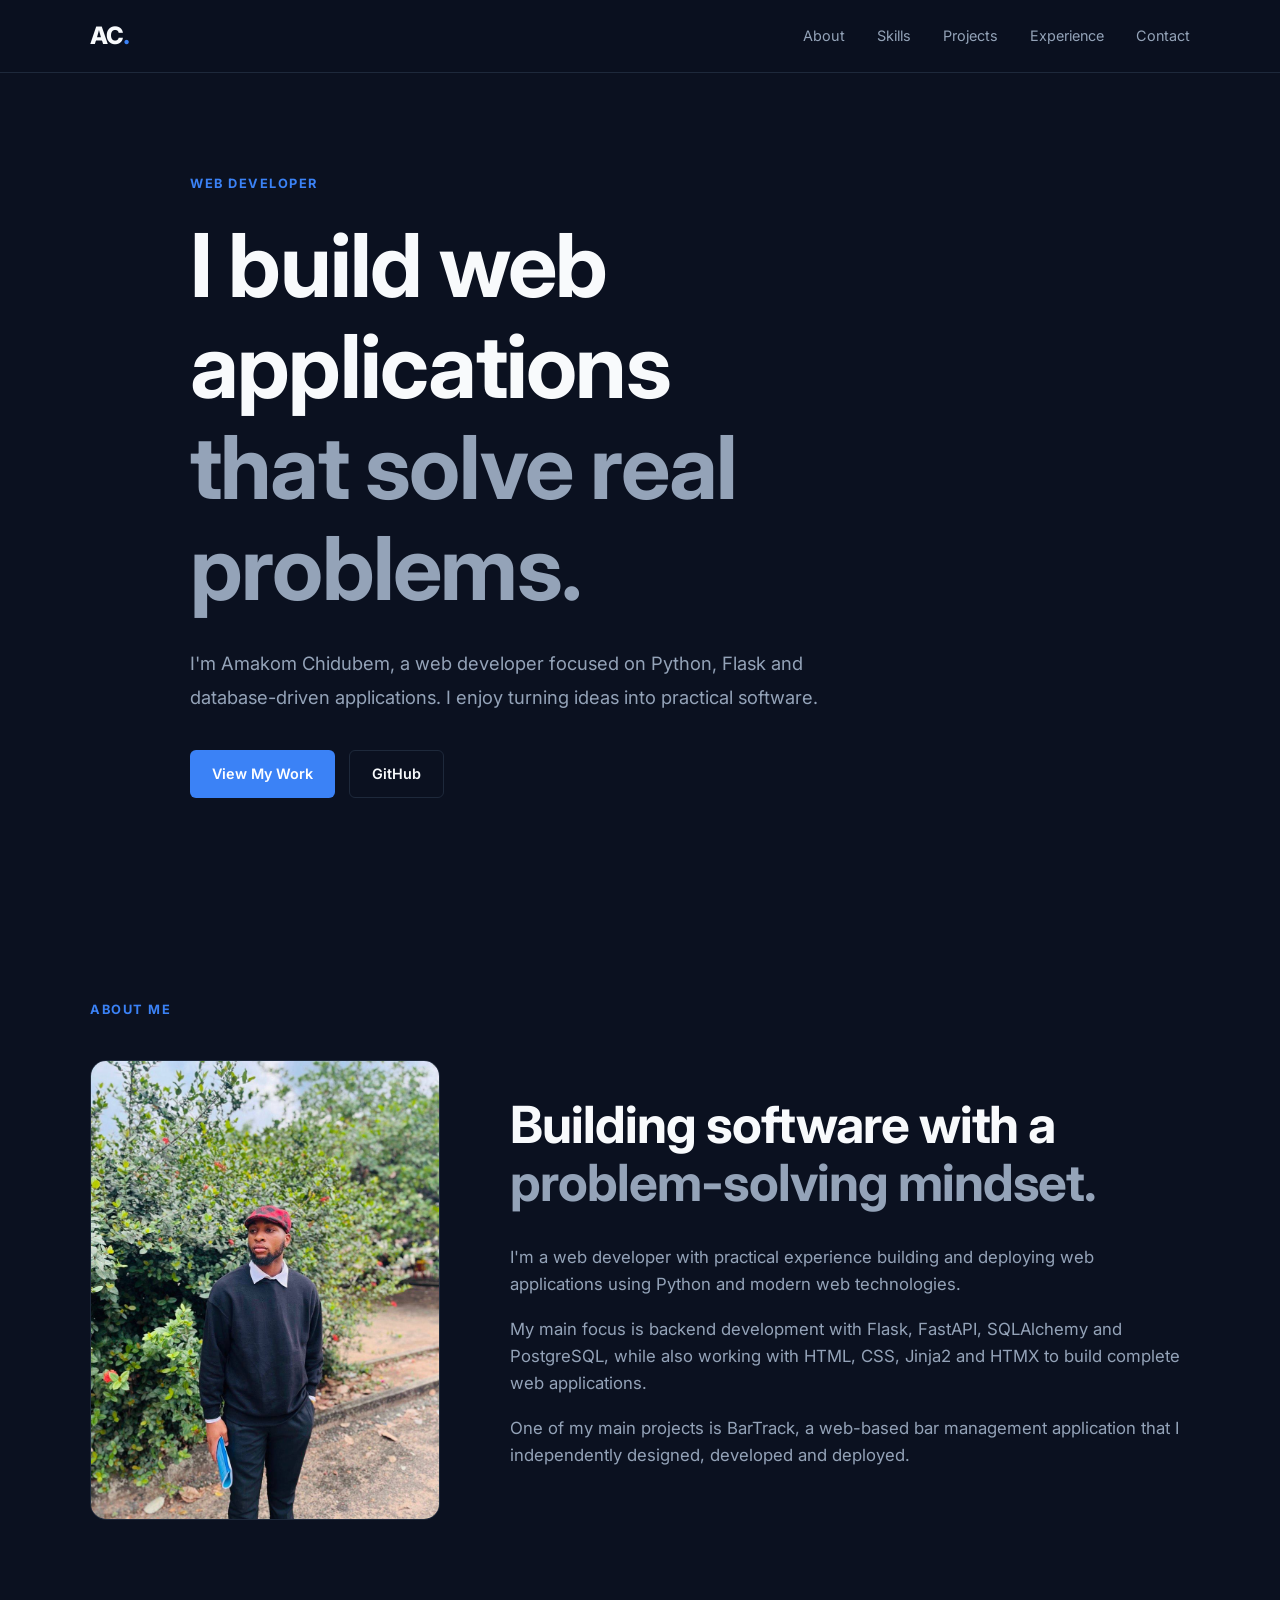
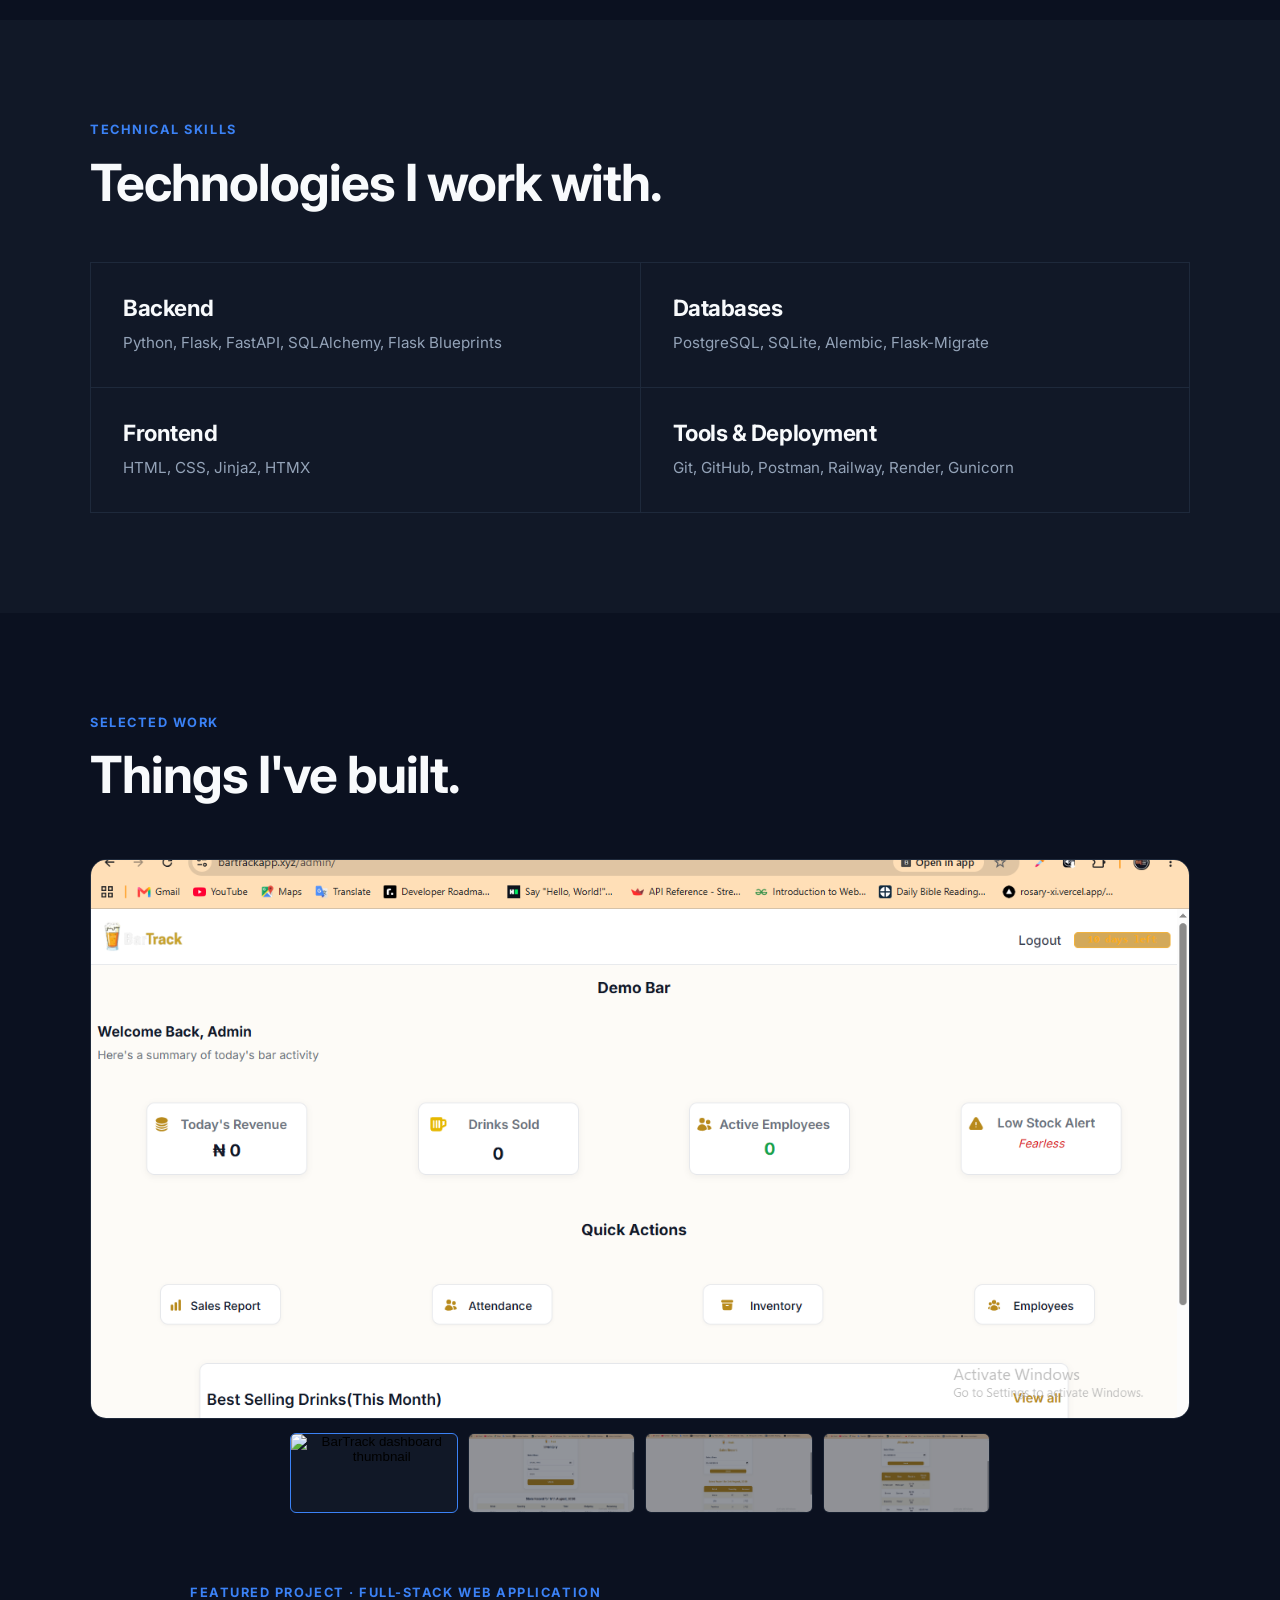
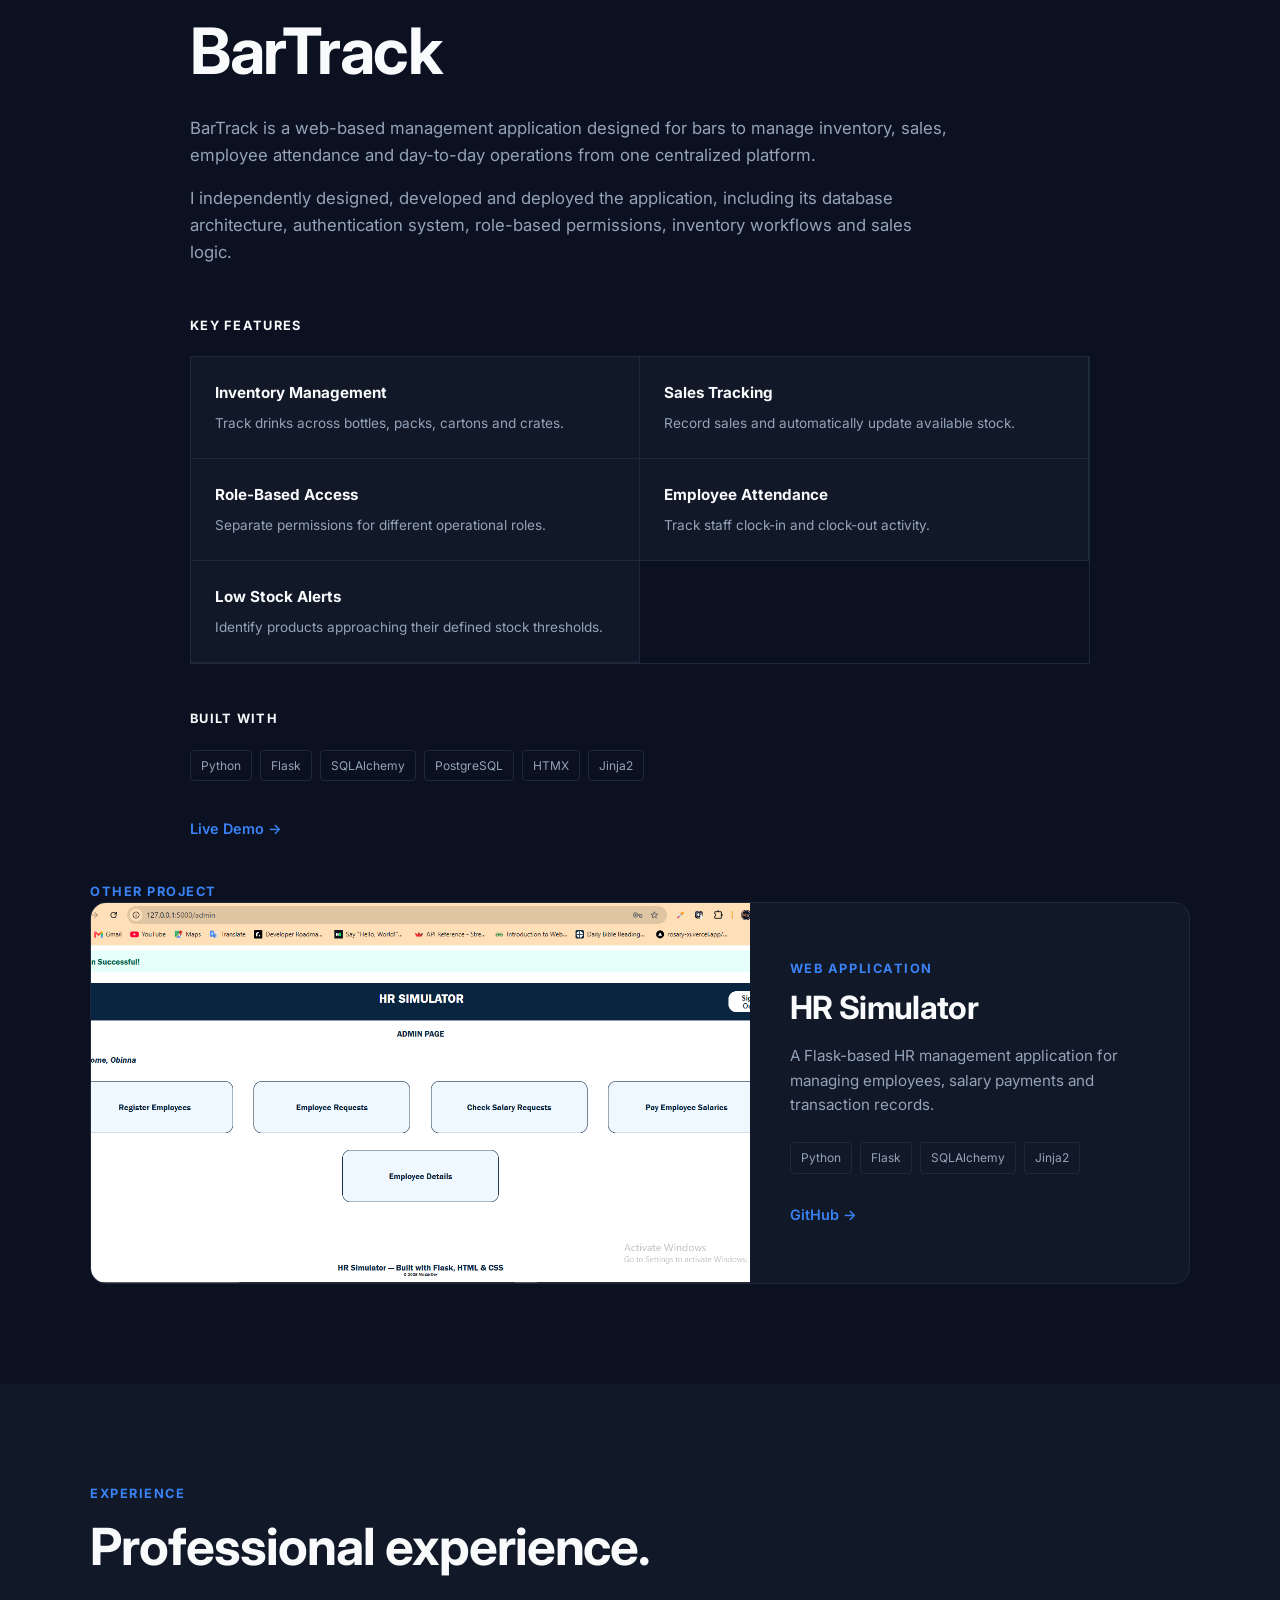
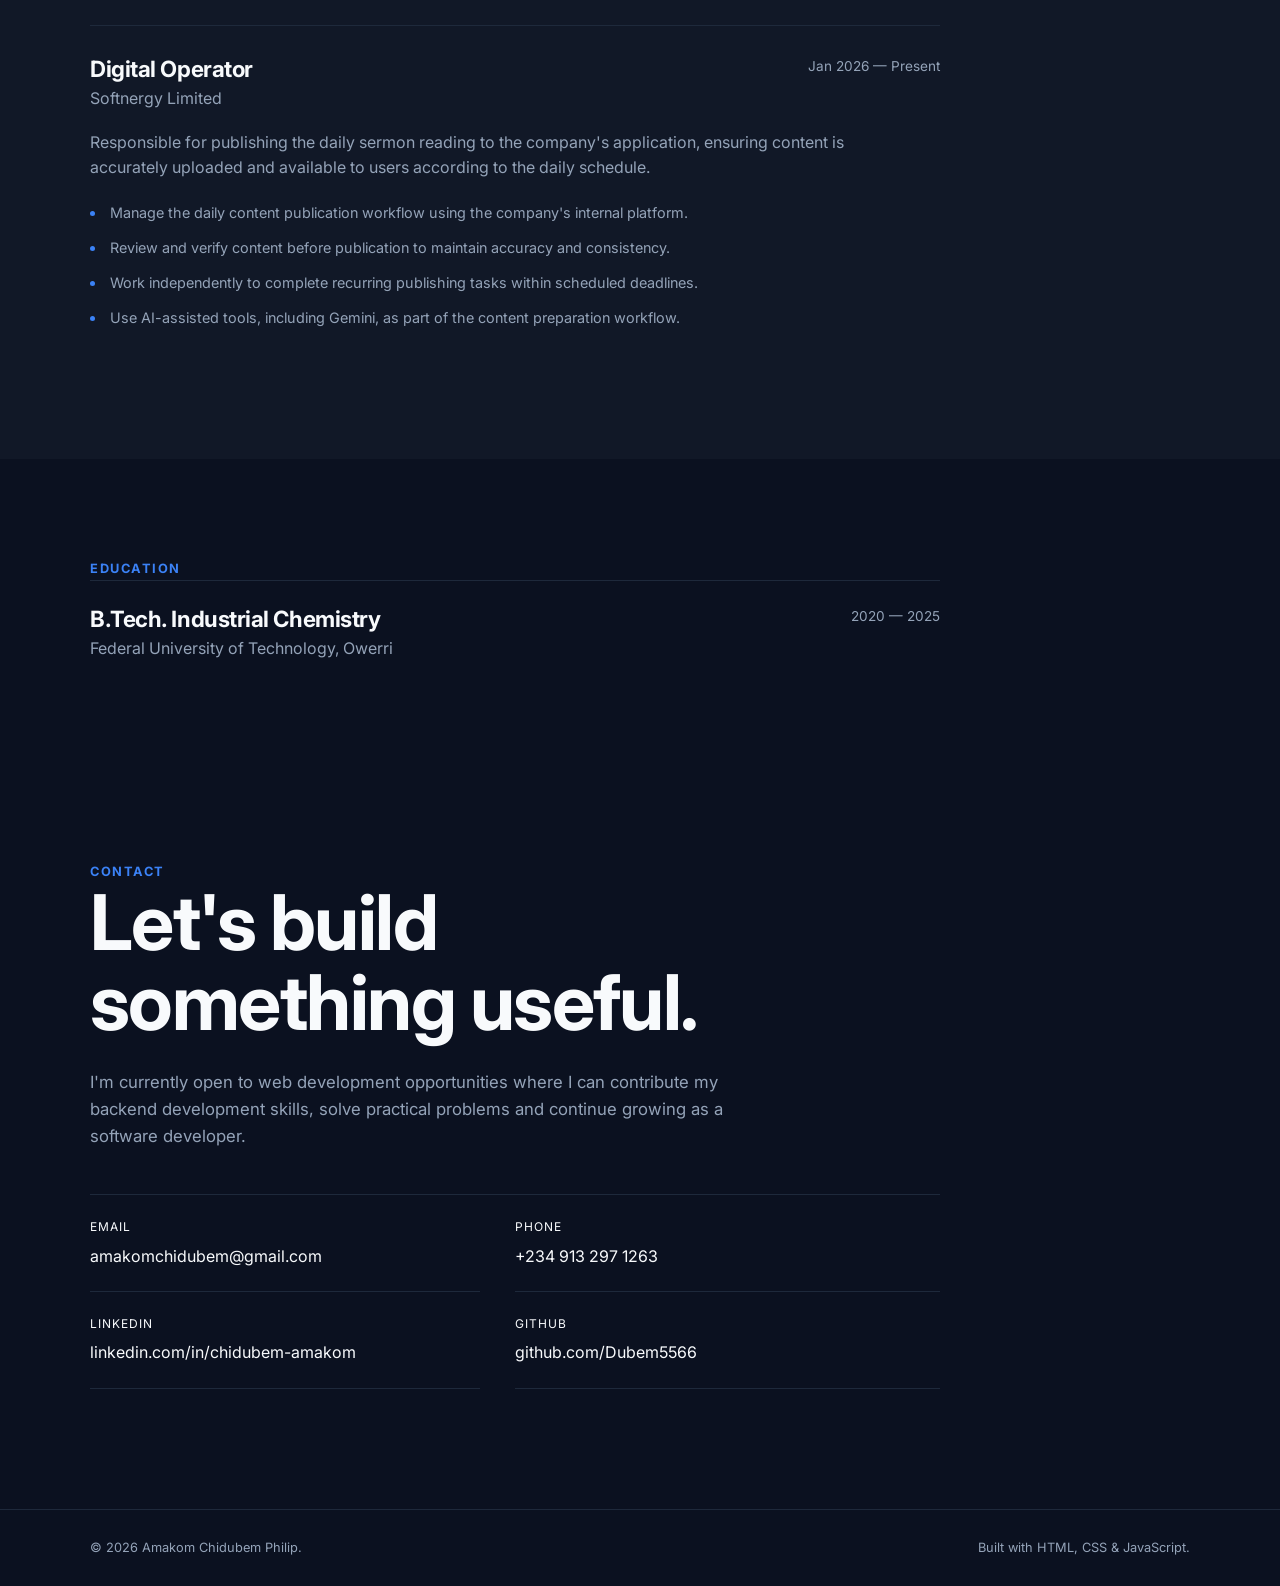
==== index.html @ 21dfa2f7 "Move portfolio files to repository root" ====
<!DOCTYPE html>
<html lang="en">
<head>
    <meta charset="UTF-8">
    <meta name="viewport" content="width=device-width, initial-scale=1.0">

    <meta
        name="description"
        content="Portfolio of Amakom Chidubem Philip, a web developer specializing in Python, Flask and database-driven web applications."
    >

    <meta
        name="author"
        content="Amakom Chidubem Philip"
    >

    <meta
        name="robots"
        content="index, follow"
    >

    <title>Amakom Chidubem | Web Developer</title>
    <link rel="preconnect" href="https://fonts.googleapis.com">
    <link rel="preconnect" href="https://fonts.gstatic.com" crossorigin>

    <link href="https://fonts.googleapis.com/css2?family=Inter:wght@400;500;600;700&display=swap" rel="stylesheet">

    <link rel="stylesheet" href="css/style.css">
</head>

<body>

    <header class="site-header">
        <nav class="navbar container">

            <a href="#" class="logo">
                AC<span>.</span>
            </a>

            <ul class="nav-links">
                <li><a href="#about">About</a></li>
                <li><a href="#skills">Skills</a></li>
                <li><a href="#projects">Projects</a></li>
                <li><a href="#experience">Experience</a></li>
                <li><a href="#contact">Contact</a></li>
            </ul>

            <button class="menu-toggle" aria-label="Open navigation menu">
                ☰
            </button>

        </nav>
    </header>


    <main>

        <section id="hero" class="hero">
            <div class="container hero-content">

                <p class="hero-label">
                    WEB DEVELOPER
                </p>

                <h1>
                    I build web applications
                    <span>that solve real problems.</span>
                </h1>

                <p class="hero-description">
                    I'm Amakom Chidubem, a web developer focused on
                    Python, Flask and database-driven applications.
                    I enjoy turning ideas into practical software.
                </p>

                <div class="hero-buttons">
                    <a href="#projects" class="btn btn-primary">
                        View My Work
                    </a>

                    <a
                        href="https://github.com/Dubem5566"
                        target="_blank"
                        rel="noopener noreferrer"
                        class="btn btn-secondary"
                    >
                        GitHub
                    </a>
                </div>

            </div>
        </section>


        <section id="about" class="section">
          <div class="container">

            <p class="section-label">ABOUT ME</p>

            <div class="about-grid">

              <div class="about-image">
                <img
                    src="images/My pic.jpg"
                    alt="Amakom Chidubem Philip"
                >
              </div>

              <div class="about-content">

                <h2>
                    Building software with a
                    <span>problem-solving mindset.</span>
                </h2>

                <p>
                    I'm a web developer with practical experience
                    building and deploying web applications using
                    Python and modern web technologies.
                </p>

                <p>
                    My main focus is backend development with Flask,
                    FastAPI, SQLAlchemy and PostgreSQL, while also
                    working with HTML, CSS, Jinja2 and HTMX to build
                    complete web applications.
                </p>

                <p>
                    One of my main projects is BarTrack, a web-based
                    bar management application that I independently
                    designed, developed and deployed.
                </p>

              </div>

          </div>

     </div>
        </section>


        <section id="skills" class="section section-alt">
            <div class="container">

                <p class="section-label">TECHNICAL SKILLS</p>

                <h2>
                    Technologies I work with.
                </h2>

                <div class="skills-grid">

                    <div class="skill-group">
                        <h3>Backend</h3>
                        <p>
                            Python, Flask, FastAPI, SQLAlchemy,
                            Flask Blueprints
                        </p>
                    </div>

                    <div class="skill-group">
                        <h3>Databases</h3>
                        <p>
                            PostgreSQL, SQLite, Alembic,
                            Flask-Migrate
                        </p>
                    </div>

                    <div class="skill-group">
                        <h3>Frontend</h3>
                        <p>
                            HTML, CSS, Jinja2, HTMX
                        </p>
                    </div>

                    <div class="skill-group">
                        <h3>Tools & Deployment</h3>
                        <p>
                            Git, GitHub, Postman, Railway,
                            Render, Gunicorn
                        </p>
                    </div>

                </div>

            </div>
        </section>


        <section id="projects" class="section">
            <div class="container">

                <p class="section-label">SELECTED WORK</p>

                <h2>
                    Things I've built.
                </h2>

                <!-- BarTrack -->
                <article class="project-card featured-project">

                   <div class="project-showcase">

                     <div class="project-main-image">
                        <img
                           id="bartrack-main-image"
                           src="images/Bartrack/dashboard.png"
                           alt="BarTrack admin dashboard"
                        >
                     </div>

                     <div class="project-thumbnails">

                       <button
                         class="project-thumbnail active"
                         data-image="images/Bartrack/dashboard.png"
                         data-alt="BarTrack admin dashboard"
                       >
                         <img
                           src="images/bartrack/dashboard.png"
                           alt="BarTrack dashboard thumbnail"
                         >
                       </button>

                       <button
                         class="project-thumbnail"
                         data-image="images/Bartrack/inventory.png"
                         data-alt="BarTrack inventory management"
                        >
                         <img
                           src="images/Bartrack/inventory.png"
                           alt="BarTrack inventory thumbnail"
                          >
                       </button>

                       <button
                         class="project-thumbnail"
                         data-image="images/Bartrack/sales.png"
                         data-alt="BarTrack sales management">
                         
                         <img
                           src="images/Bartrack/sales.png"
                           alt="BarTrack sales thumbnail">
                       </button>

                       <button
                         class="project-thumbnail"
                         data-image="images/Bartrack/attendance.png"
                         data-alt="BarTrack employee attendance">
                       
                          <img
                            src="images/Bartrack/attendance.png"
                            alt="BarTrack attendance thumbnail">
                       </button>

                     </div>

                   </div>


                   <div class="featured-project-content">

                     <p class="project-type">
                       FEATURED PROJECT · FULL-STACK WEB APPLICATION
                     </p>

                     <h3>BarTrack</h3>

                     <div class="project-description">

                      <p>
                        BarTrack is a web-based management application designed for
                        bars to manage inventory, sales, employee attendance and
                        day-to-day operations from one centralized platform.
                      </p>

                      <p>
                        I independently designed, developed and deployed the
                        application, including its database architecture,
                        authentication system, role-based permissions, inventory
                        workflows and sales logic.
                      </p>
                     </div>


                     <div class="project-features">

                      <h4>Key Features</h4>

                      <div class="feature-grid">
                        
                        <div class="feature-item">
                            <h5>Inventory Management</h5>
                            <p>
                              Track drinks across bottles, packs,
                              cartons and crates.
                            </p>
                        </div>

                        <div class="feature-item">
                            <h5>Sales Tracking</h5>
                            <p>
                              Record sales and automatically
                              update available stock.
                            </p>
                        </div>

                        <div class="feature-item">
                            <h5>Role-Based Access</h5>
                            <p>
                              Separate permissions for different
                              operational roles.
                            </p>
                        </div>

                        <div class="feature-item">
                            <h5>Employee Attendance</h5>
                            <p>
                              Track staff clock-in and
                              clock-out activity.
                            </p>
                        </div>

                        <div class="feature-item">
                            <h5>Low Stock Alerts</h5>
                            <p>
                              Identify products approaching
                               their defined stock thresholds.
                            </p>
                        </div>

                      </div>

                     </div>
                     
                     <div class="project-technology">
                        <h4>Built With</h4>
                        <div class="project-tags">
                           <span>Python</span>
                           <span>Flask</span>
                           <span>SQLAlchemy</span>
                           <span>PostgreSQL</span>
                           <span>HTMX</span>
                           <span>Jinja2</span>
                        </div>
                     </div>

                     <div class="project-links">

                       <a
                         href="https://bartrackapp.xyz"
                         target="_blank"
                         rel="noopener noreferrer"
                        >
                         Live Demo →
                       </a>

                      </div>

                   </div>

                </article>


                <!-- HR Simulator -->
                 <div class="secondary-project-heading">

                  <p class="section-label">
                    OTHER PROJECT
                  </p>

                 </div>
                <article class="secondary-project">

                    <div class="secondary-project-image">
                        <img
                           id="hr-main-image"
                           src="images/HR.png"
                           alt="HR admin dashboard"
                        >
                    </div>

                    <div class="secondary-project-content">

                        <p class="project-type">
                            WEB APPLICATION
                        </p>

                        <h3>HR Simulator</h3>

                        <p>
                            A Flask-based HR management application
                            for managing employees, salary payments
                            and transaction records.
                        </p>

                        <div class="project-tags">
                            <span>Python</span>
                            <span>Flask</span>
                            <span>SQLAlchemy</span>
                            <span>Jinja2</span>
                        </div>

                        <div class="project-links">
                            <a
                                href="https://github.com/Dubem5566/Hr-Simulator-flask"
                                target="_blank"
                                rel="noopener noreferrer"
                            >
                                GitHub →
                            </a>
                        </div>

                    </div>

                </article>

            </div>
        </section>


        <!-- Experience -->
        <section id="experience" class="section section-alt">
           <div class="container">

             <p class="section-label">EXPERIENCE</p>

             <h2>
               Professional experience.
             </h2>

             <div class="experience-item">

              <div class="experience-header">

                <div>
                    <h3>Digital Operator</h3>
                    <p>Softnergy Limited</p>
                </div>

                <span>
                    Jan 2026 — Present
                </span>

               </div>

               <div class="experience-description">

                <p>
                    Responsible for publishing the daily sermon
                    reading to the company's application, ensuring
                    content is accurately uploaded and available
                    to users according to the daily schedule.
                </p>

                <ul>

                    <li>
                        Manage the daily content publication workflow
                        using the company's internal platform.
                    </li>

                    <li>
                        Review and verify content before publication
                        to maintain accuracy and consistency.
                    </li>

                    <li>
                        Work independently to complete recurring
                        publishing tasks within scheduled deadlines.
                    </li>

                    <li>
                        Use AI-assisted tools, including Gemini,
                        as part of the content preparation workflow.
                    </li>

                </ul>

               </div>

             </div>

           </div>
        </section>

        <section class="section education-section">
           <div class="container">

             <p class="section-label">EDUCATION</p>

             <div class="education-item">

                <div>
                   <h3>
                      B.Tech. Industrial Chemistry
                   </h3>

                   <p>
                    Federal University of Technology, Owerri
                   </p>
                </div>

                <span>
                  2020 — 2025
                </span>

             </div>

           </div>
        </section>

        <!-- Contact -->
        <section id="contact" class="section contact-section">
           <div class="container">

             <p class="section-label">CONTACT</p>

             <div class="contact-content">

                <h2>
                  Let's build something useful.
                </h2>

                <p>
                  I'm currently open to web development opportunities
                  where I can contribute my backend development skills,
                  solve practical problems and continue growing as a
                  software developer.
                </p>

                <div class="contact-links">

                  <a href="mailto:amakomchidubem@gmail.com">
                     <span>Email</span>
                      amakomchidubem@gmail.com
                  </a>

                  <a href="tel:+2349132971263">
                    <span>Phone</span>
                    +234 913 297 1263
                  </a>

                  <a
                    href="https://www.linkedin.com/in/chidubem-amakom-4ab02a276"
                    target="_blank"
                    rel="noopener noreferrer">
                    <span>LinkedIn</span>
                    linkedin.com/in/chidubem-amakom
                  </a>

                  <a
                    href="https://github.com/Dubem5566"
                    target="_blank"
                    rel="noopener noreferrer"
                   >
                    <span>GitHub</span>
                    github.com/Dubem5566
                  </a>

                </div>

             </div>

           </div>
        </section>

    </main>


    <!-- Footer -->
    <footer class="site-footer">
        <div class="container">

            <p>
                © 2026 Amakom Chidubem Philip.
            </p>

            <p>
                Built with HTML, CSS & JavaScript.
            </p>

        </div>
    </footer>


    <script src="js/script.js"></script>

</body>
</html>
---- css/style.css ----
/* ========================================
   GLOBAL VARIABLES
======================================== */

:root {
    /* Backgrounds */
    --bg-primary: #0B1120;
    --bg-secondary: #111827;

    /* Text */
    --text-primary: #F8FAFC;
    --text-secondary: #94A3B8;

    /* Accent */
    --accent: #3B82F6;
    --accent-hover: #60A5FA;

    /* Borders */
    --border: #1E293B;

    /* Layout */
    --container-width: 1100px;
    --section-padding: 100px;

    /* Other */
    --radius-sm: 6px;
    --radius-md: 10px;
    --radius-lg: 16px;

    --transition: 0.25s ease;
}


/* ========================================
   RESET
======================================== */

* {
    margin: 0;
    padding: 0;
    box-sizing: border-box;
}

html {
    scroll-behavior: smooth;
}

body {
    font-family:'Inter',sans-serif;
    background: var(--bg-primary);
    color: var(--text-primary);
    line-height: 1.6;
}

a {
    color: inherit;
    text-decoration: none;
}

button,
a {
    -webkit-tap-highlight-color: transparent;
}

img {
    display: block;
    max-width: 100%;
}

ul {
    list-style: none;
}


/* ========================================
   GLOBAL LAYOUT
======================================== */

.container {
    width: min(100% - 40px, var(--container-width));
    margin-inline: auto;
}

.section {
    padding: var(--section-padding) 0;
}

.section-alt {
    background: var(--bg-secondary);
}


/* ========================================
   TYPOGRAPHY
======================================== */

h1,
h2,
h3 {
    line-height: 1.15;
    letter-spacing: -0.02em;
}

h1 {
    font-size: clamp(3rem, 7vw, 5.5rem);
    font-weight: 700;
}

h2 {
    font-size: clamp(2rem, 4vw, 3.2rem);
    max-width: 700px;
}

h3 {
    font-size: 1.4rem;
}

p {
    color: var(--text-secondary);
}

.section-label,
.hero-label,
.project-type {
    color: var(--accent);
    font-size: 0.8rem;
    font-weight: 700;
    letter-spacing: 0.12em;
}


/* ========================================
   NAVIGATION
======================================== */

.site-header {
    position: fixed;
    top: 0;
    left: 0;
    width: 100%;
    z-index: 1000;

    background: rgba(11, 17, 32, 0.9);
    backdrop-filter: blur(12px);

    border-bottom: 1px solid var(--border);
}

.navbar {
    height: 72px;

    display: flex;
    align-items: center;
    justify-content: space-between;
}

.logo {
    font-size: 1.5rem;
    font-weight: 800;
    letter-spacing: -0.04em;
}

.logo span {
    color: var(--accent);
}

.nav-links {
    display: flex;
    align-items: center;
    gap: 32px;
}

.nav-links a {
    color: var(--text-secondary);
    font-size: 0.9rem;

    transition: color var(--transition);
}

.nav-links a:hover {
    color: var(--text-primary);
}

.menu-toggle {
    display: none;

    background: transparent;
    border: none;

    color: var(--text-primary);
    font-size: 1.5rem;

    cursor: pointer;
}


/* ========================================
   HERO
======================================== */

.hero {
    min-height: 100vh;

    display: flex;
    align-items: center;

    padding-top: 72px;
}

.hero-content {
    max-width: 900px;
}

.hero-label {
    margin-bottom: 20px;
}

.hero h1 {
    margin-bottom: 28px;
}

.hero h1 span {
    display: block;
    color: var(--text-secondary);
}

.hero-description {
    max-width: 650px;

    font-size: 1.15rem;
    line-height: 1.8;

    margin-bottom: 36px;
}

.hero-buttons {
    display: flex;
    align-items: center;
    gap: 14px;
}

.btn {
    display: inline-flex;
    align-items: center;
    justify-content: center;

    min-height: 48px;
    padding: 0 22px;

    border-radius: var(--radius-sm);

    font-size: 0.9rem;
    font-weight: 600;

    transition:
        background var(--transition),
        border-color var(--transition),
        color var(--transition),
        transform var(--transition);
}

.btn:hover {
    transform: translateY(-2px);
}

.btn-primary {
    background: var(--accent);
    color: white;
}

.btn-primary:hover {
    background: var(--accent-hover);
}

.btn-secondary {
    border: 1px solid var(--border);
    color: var(--text-primary);
}

.btn-secondary:hover {
    border-color: var(--accent);
    color: var(--accent-hover);
}


/* ========================================
   ABOUT
======================================== */

#about .section-label {
    margin-bottom: 40px;
}

.about-grid {
    display: grid;
    grid-template-columns: 350px 1fr;
    gap: 70px;
    align-items: center;
}

.about-image {
    height: 460px;
    overflow: hidden;

    border: 1px solid var(--border);
    border-radius: var(--radius-lg);

    background: var(--bg-secondary);
}

.about-image img {
    width: 100%;
    height: 100%;

    object-fit: cover;
    object-position: center 25%;
}

.about-content {
    max-width: 700px;
}

.about-content h2 {
    margin-bottom: 32px;
}

.about-content h2 span {
    color: var(--text-secondary);
}

.about-content p {
    font-size: 1.05rem;
    margin-bottom: 18px;
}


/* ========================================
   SKILLS
======================================== */

#skills h2 {
    margin-top: 12px;
    margin-bottom: 50px;
}

.skills-grid {
    display: grid;
    grid-template-columns: repeat(2, 1fr);
    gap: 1px;

    background: var(--border);

    border: 1px solid var(--border);
}

.skill-group {
    padding: 32px;

    background: var(--bg-secondary);
}

.skill-group h3 {
    margin-bottom: 10px;
}

.skill-group p {
    font-size: 0.95rem;
}


/* ========================================
   PROJECTS
======================================== */

#projects h2 {
    margin-top: 12px;
    margin-bottom: 55px;
}

/* ========================================
   FEATURED PROJECT
======================================== */

.featured-project {
    width: 100%;
}


/* ----------------------------------------
   Project Gallery
---------------------------------------- */

.featured-project .project-showcase {
    padding: 0;
    background: transparent;
    border: none;
}

.featured-project .project-main-image {
    width: 100%;
    height: 560px;

    overflow: hidden;

    border: 1px solid var(--border);
    border-radius: var(--radius-lg);

    background: var(--bg-secondary);
}

.featured-project .project-main-image img {
    width: 100%;
    height: 100%;

    object-fit: cover;
}


/* ----------------------------------------
   Thumbnails
---------------------------------------- */

.featured-project .project-thumbnails {
    max-width: 700px;
    margin: 14px auto 0;

    display: grid;
    grid-template-columns: repeat(4, 1fr);
    gap: 10px;
}

.featured-project .project-thumbnail {
    height: 80px;

    padding: 0;

    overflow: hidden;

    background: var(--bg-secondary);

    border: 1px solid var(--border);
    border-radius: var(--radius-sm);

    cursor: pointer;

    opacity: 0.55;

    transition:
        opacity var(--transition),
        border-color var(--transition),
        transform var(--transition);
}

.featured-project .project-thumbnail:hover {
    opacity: 0.85;
}

.featured-project .project-thumbnail.active {
    opacity: 1;
    border-color: var(--accent);
}

.featured-project .project-thumbnail img {
    width: 100%;
    height: 100%;

    object-fit: cover;
}


/* ----------------------------------------
   Project Content
---------------------------------------- */

.featured-project-content {
    max-width: 900px;

    margin: 70px auto 0;
}

.featured-project-content h3 {
    font-size: clamp(2.4rem, 5vw, 4rem);

    margin: 10px 0 28px;
}

.project-description {
    max-width: 760px;
}

.project-description p {
    font-size: 1.05rem;
    margin-bottom: 16px;
}


/* ----------------------------------------
   Feature Grid
---------------------------------------- */

.project-features {
    margin-top: 50px;
}

.project-features h4,
.project-technology h4 {
    margin-bottom: 20px;

    color: var(--text-primary);

    font-size: 0.8rem;
    letter-spacing: 0.1em;
    text-transform: uppercase;
}

.feature-grid {
    display: grid;
    grid-template-columns: repeat(2, 1fr);

    border: 1px solid var(--border);
}

.feature-item {
    padding: 24px;

    background: var(--bg-secondary);

    border-right: 1px solid var(--border);
    border-bottom: 1px solid var(--border);
}

.feature-item h5 {
    margin-bottom: 7px;

    color: var(--text-primary);

    font-size: 0.95rem;
}

.feature-item p {
    font-size: 0.85rem;
}


/* ----------------------------------------
   Technology
---------------------------------------- */

.project-technology {
    margin-top: 45px;
}


/* ----------------------------------------
   Project Links
---------------------------------------- */

.featured-project .project-links {
    margin-top: 35px;
}


.project-content h3 {
    font-size: 2rem;
    margin: 10px 0 18px;
}

.project-content > p:not(.project-type) {
    margin-bottom: 26px;
}

.project-tags {
    display: flex;
    flex-wrap: wrap;
    gap: 8px;

    margin-bottom: 30px;
}

.project-tags span {
    padding: 5px 10px;

    border: 1px solid var(--border);
    border-radius: 4px;

    color: var(--text-secondary);

    font-size: 0.75rem;
}

.project-links a {
    color: var(--accent);
    font-size: 0.9rem;
    font-weight: 600;

    transition: color var(--transition);
}

.project-links a:hover {
    color: var(--accent-hover);
}

/* ========================================
   SECONDARY PROJECTS
======================================== */

.secondary-project {
    display: grid;
    grid-template-columns: 1.2fr 0.8fr;

    border: 1px solid var(--border);
    border-radius: var(--radius-lg);

    overflow: hidden;

    background: var(--bg-secondary);
}

.secondary-project-image {
    min-height: 380px;

    overflow: hidden;

    background: var(--bg-primary);
}

.secondary-project-image img {
    width: 100%;
    height: 100%;

    object-fit: cover;

    transition: transform 0.4s ease;
}

.secondary-project:hover .secondary-project-image img {
    transform: scale(1.02);
}

.secondary-project-content {
    padding: 40px;

    display: flex;
    flex-direction: column;
    justify-content: center;
}

.secondary-project-content h3 {
    font-size: 2rem;

    margin: 10px 0 18px;
}

.secondary-project-content > p:not(.project-type) {
    margin-bottom: 25px;

    font-size: 0.95rem;
}

.secondary-project-content .project-tags {
    margin-bottom: 28px;
}

.secondary-project-heading {
    margin-top: 2.5rem;
}




/* ========================================
   EXPERIENCE
======================================== */

#experience h2 {
    margin-top: 12px;
    margin-bottom: 50px;
}

.experience-item {
    max-width: 850px;

    padding: 30px 0;

    border-top: 1px solid var(--border);
}

.experience-header {
    display: flex;
    align-items: flex-start;
    justify-content: space-between;

    gap: 30px;

    margin-bottom: 18px;
}

.experience-header h3 {
    margin-bottom: 4px;
}

.experience-header span {
    color: var(--text-secondary);
    font-size: 0.85rem;
    white-space: nowrap;
}

/* ========================================
   EXPERIENCE DESCRIPTION
======================================== */

.experience-description {
    max-width: 800px;
}

.experience-description > p {
    margin-bottom: 20px;

    font-size: 1rem;
}

.experience-description ul {
    display: grid;
    gap: 12px;
}

.experience-description li {
    position: relative;

    padding-left: 20px;

    color: var(--text-secondary);

    font-size: 0.9rem;
}

.experience-description li::before {
    content: "";

    position: absolute;

    left: 0;
    top: 0.7em;

    width: 5px;
    height: 5px;

    border-radius: 50%;

    background: var(--accent);
}

/* ========================================
   EDUCATION
======================================== */

.education-item {
    max-width: 850px;

    display: flex;
    justify-content: space-between;
    align-items: flex-start;

    gap: 30px;

    padding-top: 25px;

    border-top: 1px solid var(--border);
}

.education-item h3 {
    margin-bottom: 5px;
}

.education-item span {
    color: var(--text-secondary);

    font-size: 0.85rem;

    white-space: nowrap;
}


/* ========================================
   CONTACT
======================================== */

.contact-section {
    padding-bottom: 120px;
}

.contact-content {
    max-width: 850px;
}

.contact-content h2 {
    max-width: 700px;

    margin-bottom: 25px;

    font-size: clamp(2.5rem, 6vw, 5rem);
    line-height: 1.05;
}

.contact-content > p {
    max-width: 650px;

    margin-bottom: 45px;

    font-size: 1.05rem;
}

.contact-links {
    display: grid;

    grid-template-columns: repeat(2, 1fr);

    border-top: 1px solid var(--border);
}

.contact-links a {
    display: flex;
    flex-direction: column;

    gap: 7px;

    padding: 22px 0;

    color: var(--text-primary);

    border-bottom: 1px solid var(--border);

    transition: color var(--transition);
}

.contact-links a:nth-child(odd) {
    margin-right: 35px;
}

.contact-links a:hover {
    color: var(--accent);
}

.contact-links span {
    color: var(--text-muted);

    font-size: 0.75rem;

    letter-spacing: 0.08em;
    text-transform: uppercase;
}


/* ========================================
   FOOTER
======================================== */

.site-footer {
    border-top: 1px solid var(--border);

    padding: 28px 0;
}

.site-footer .container {
    display: flex;
    align-items: center;
    justify-content: space-between;

    gap: 20px;
}

.site-footer p {
    font-size: 0.8rem;
}


/* ========================================
   RESPONSIVE
======================================== */

@media (max-width: 800px) {

    :root {
        --section-padding: 75px;
    }

    .featured-project .project-main-image {
    height: 300px;
}

.education-item {
    flex-direction: column;
    gap: 8px;
}

.education-item span {
    white-space: normal;
}

.featured-project .project-thumbnails {
    max-width: 100%;
}

.featured-project .project-thumbnail {
    height: 60px;
}

.featured-project-content {
    margin-top: 50px;
}

.feature-grid {
    grid-template-columns: 1fr;
}

.feature-item {
    border-right: none;
}

.featured-project-content h3 {
    font-size: 2.5rem;
}

.secondary-project {
    grid-template-columns: 1fr;
}

.secondary-project-image {
    min-height: 280px;
}

.secondary-project-content {
    padding: 30px;
}

    .nav-links {
        display: none;

        position: absolute;
        top: 72px;
        left: 0;

        width: 100%;

        flex-direction: column;
        gap: 0;

        padding: 20px;

        background: var(--bg-secondary);
        border-bottom: 1px solid var(--border);
    }

    .nav-links.active {
        display: flex;
    }

    .nav-links li {
        width: 100%;
    }

    .nav-links a {
        display: block;
        padding: 14px 0;
    }

    .menu-toggle {
        display: block;
    }

    .skills-grid {
        grid-template-columns: 1fr;
    }

    .project-card {
        grid-template-columns: 1fr;
    }

   .project-showcase {
    border-right: none;
    border-bottom: 1px solid var(--border);

    padding: 18px;
    }

    .project-main-image {
     height: 280px;
    }

    .project-thumbnail {
    height: 55px;
    }

    .project-content {
        padding: 30px;
    }

    .experience-header {
        flex-direction: column;
        gap: 8px;
    }

    .experience-header span {
        white-space: normal;
    }

    .about-grid {
        grid-template-columns: 1fr;
        gap: 40px;
    }

    .about-image {
        height: 420px;
        max-width: 350px;
        margin-inline: auto;
    }
}


@media (max-width: 500px) {

    .featured-project .project-main-image {
    height: 230px;
    }

    .featured-project .project-thumbnail {
    height: 50px;
    }

    .container {
        width: min(100% - 28px, var(--container-width));
    }

     .secondary-project-image {
        min-height: 220px;
    }

    h1 {
        font-size: 2.8rem;
    }

    .hero-description {
        font-size: 1rem;
    }

    .hero-buttons {
        flex-direction: column;
        align-items: stretch;
    }

    .btn {
        width: 100%;
    }

    .contact-links {
        flex-direction: column;
    }

    .contact-links a {
        width: 100%;
    }

    .site-footer .container {
        flex-direction: column;
        align-items: flex-start;
    }
}
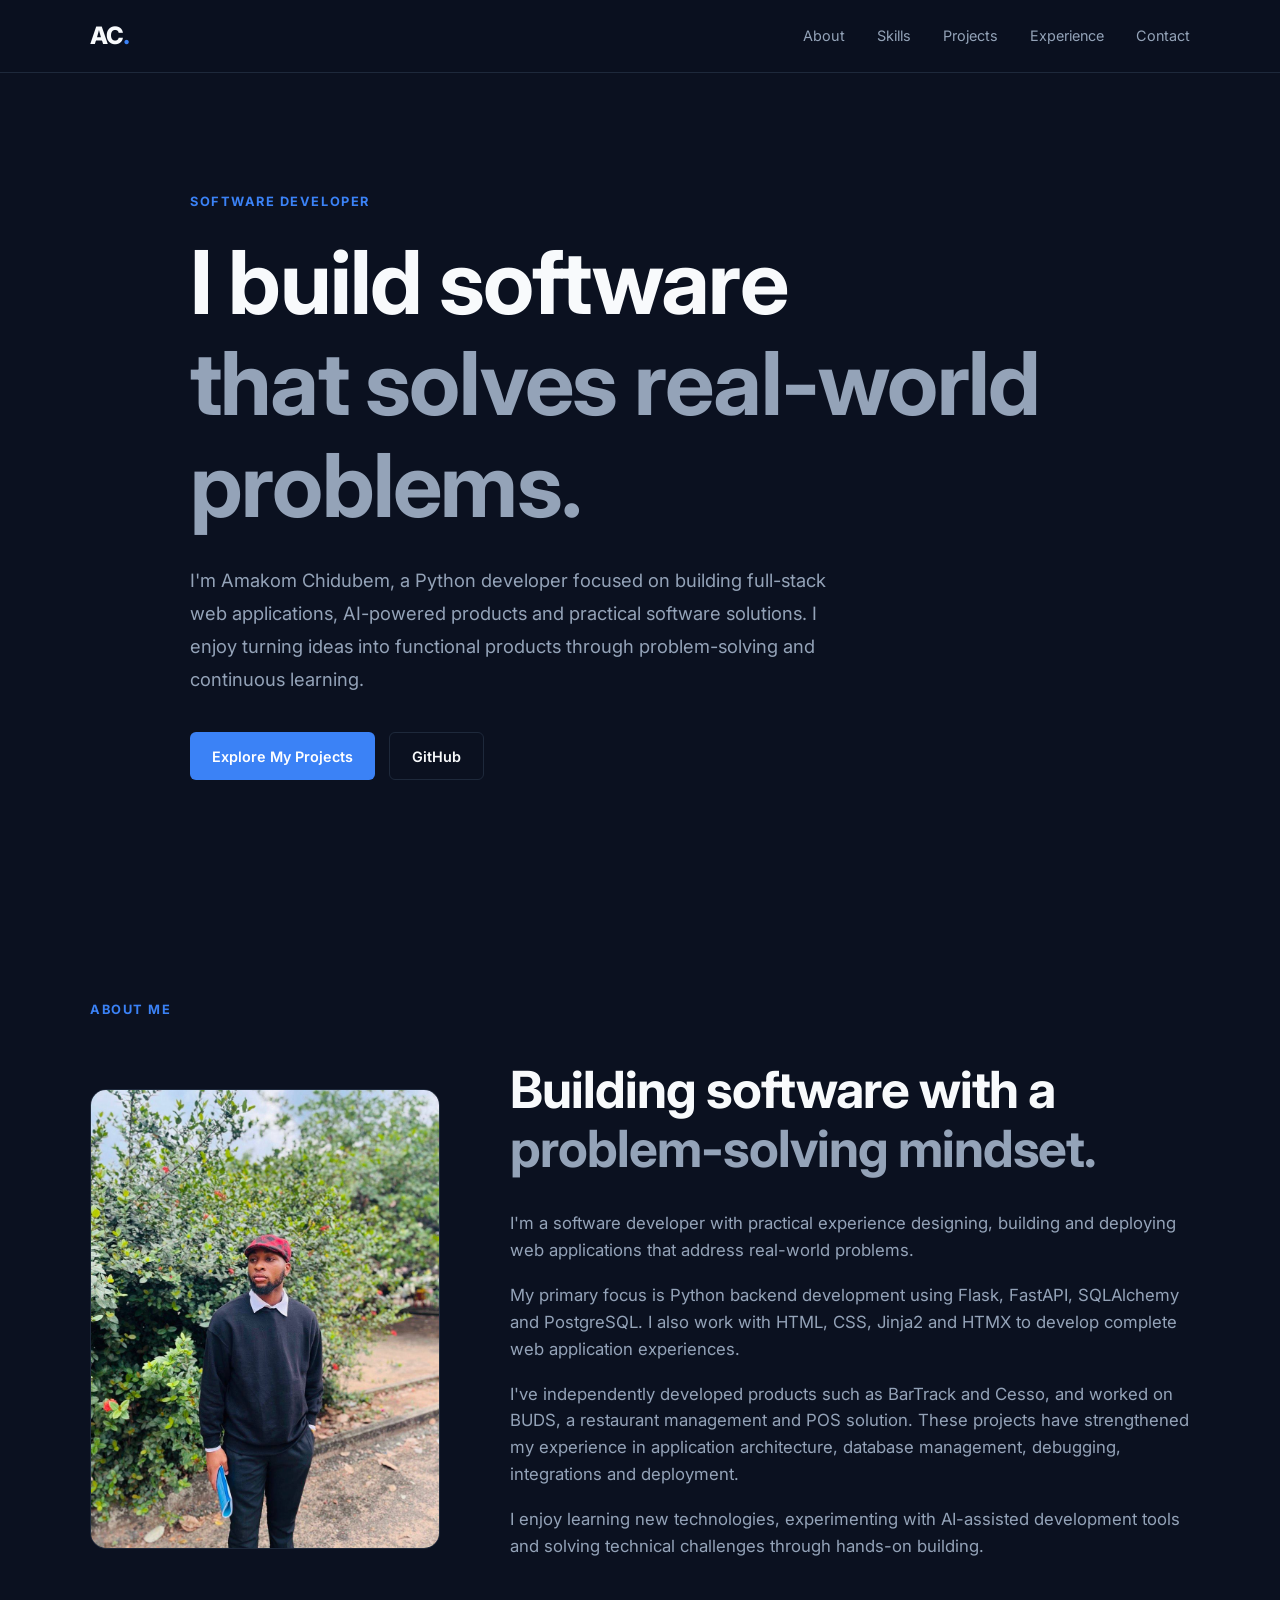
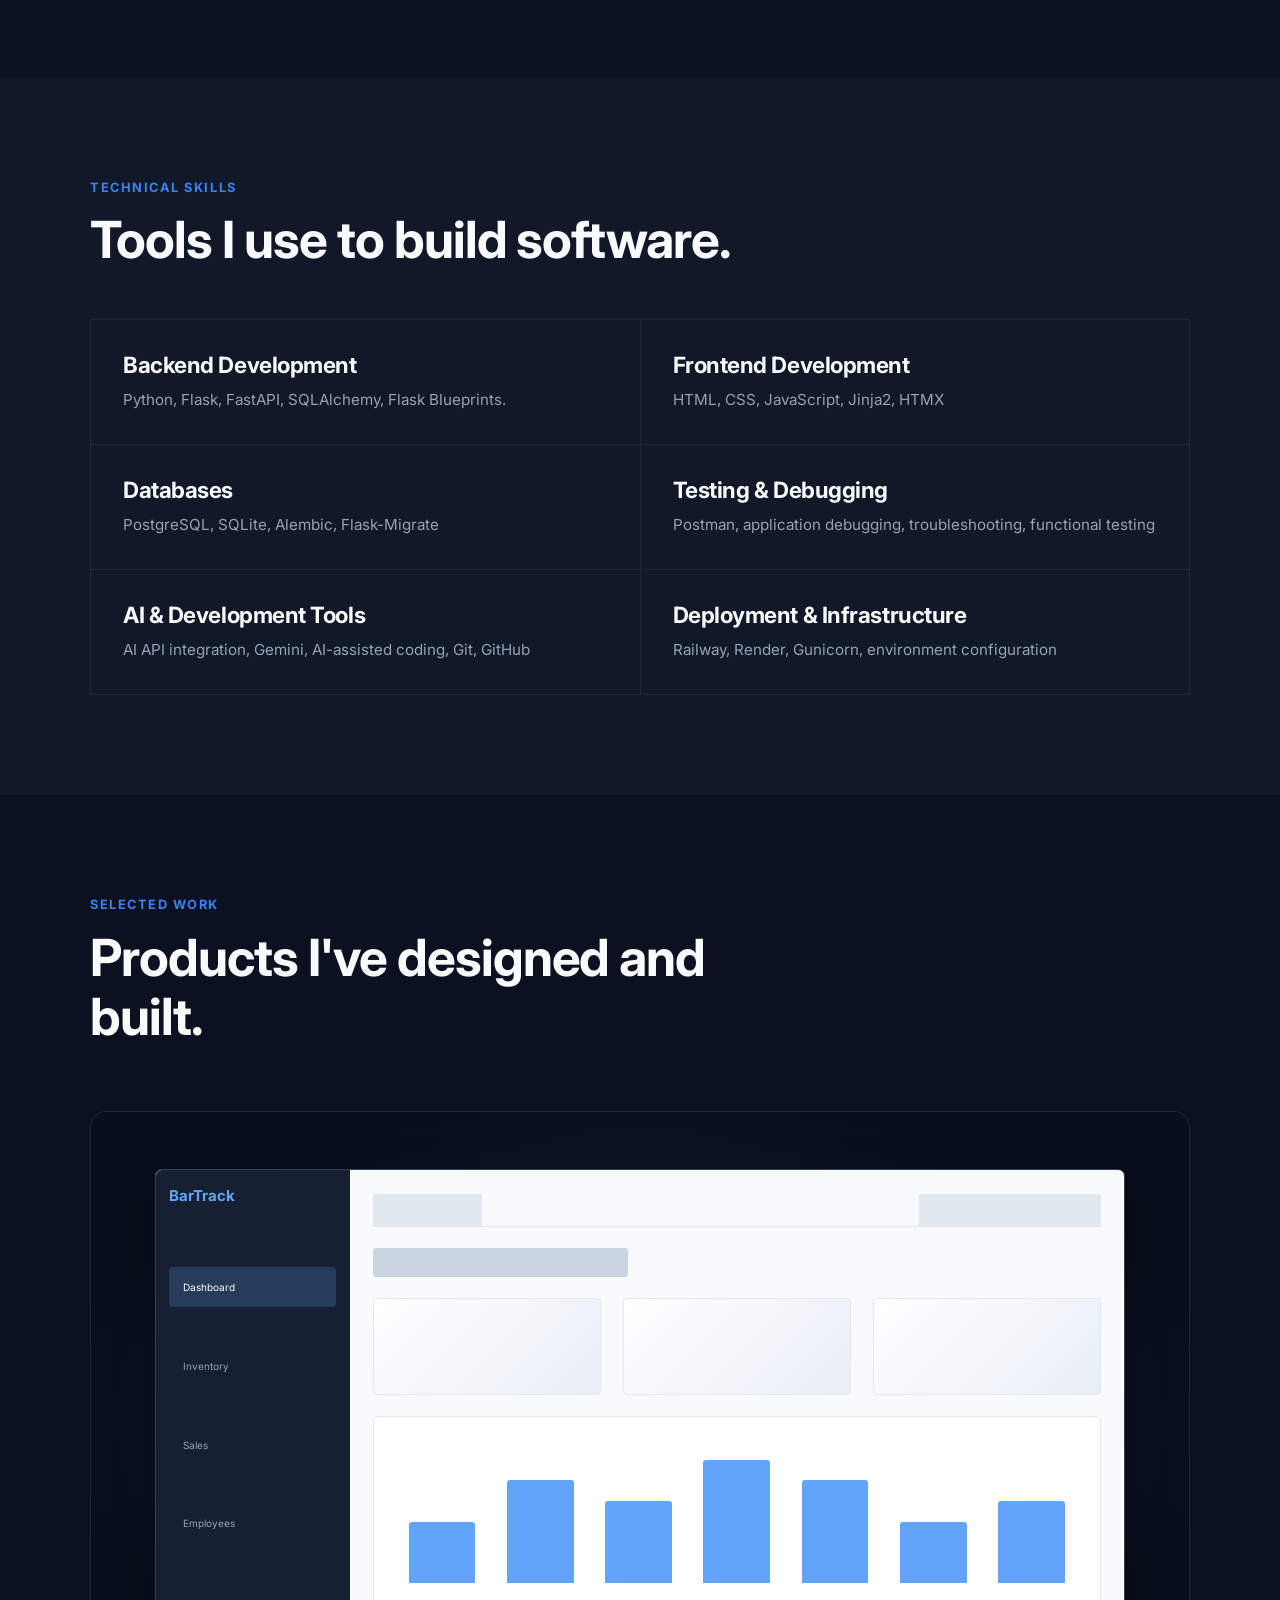
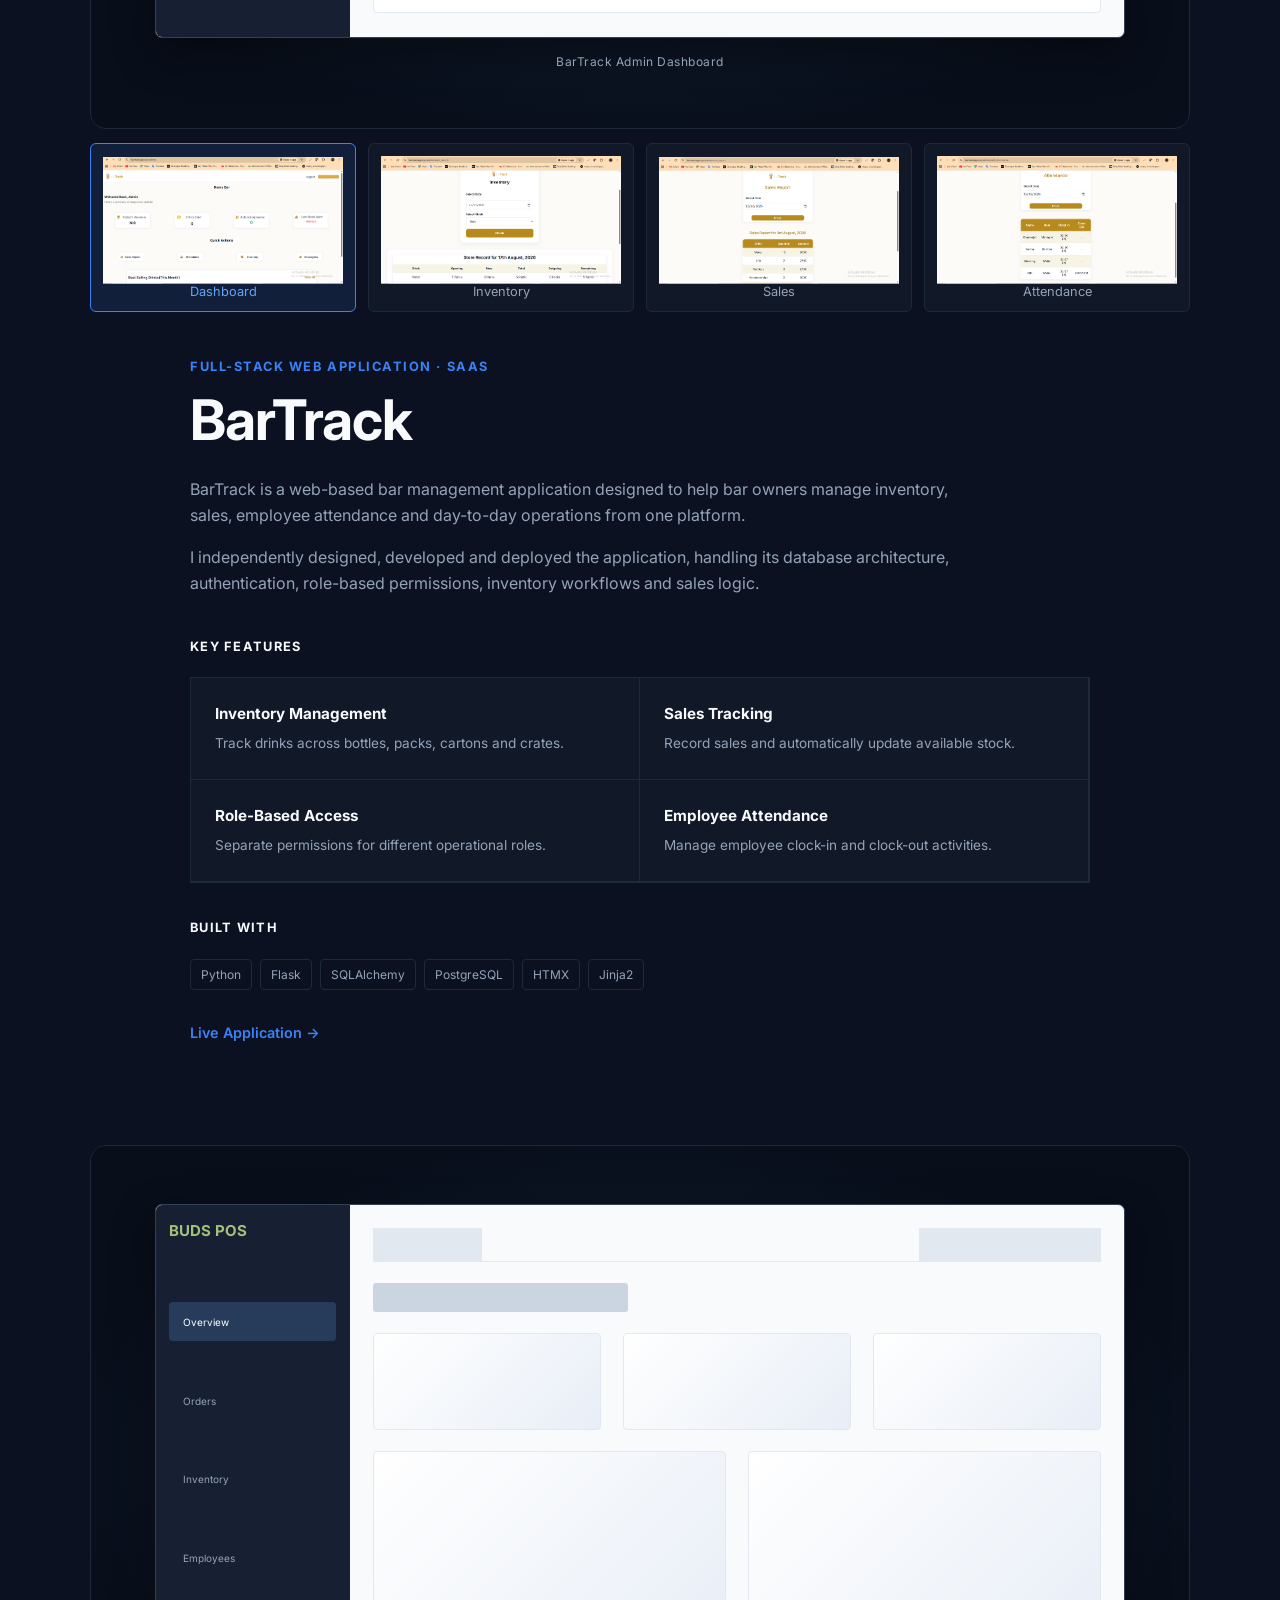
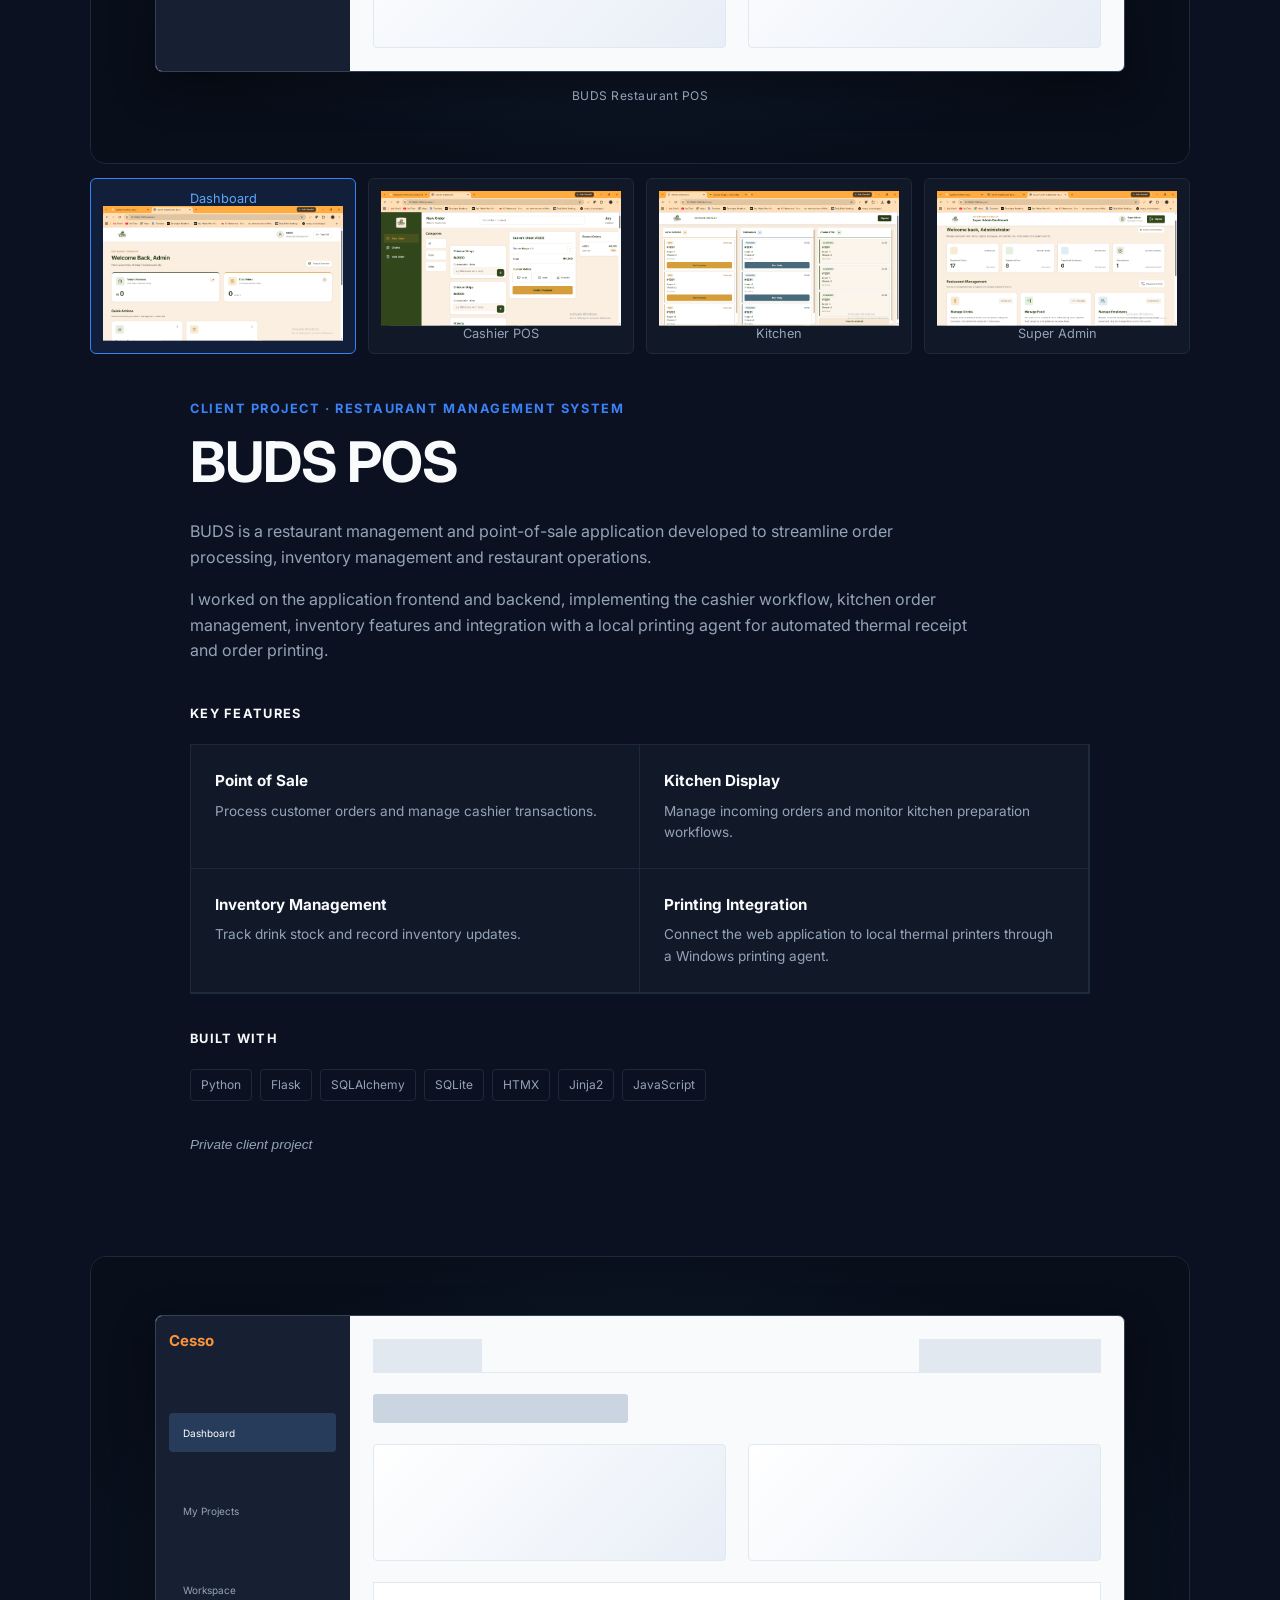
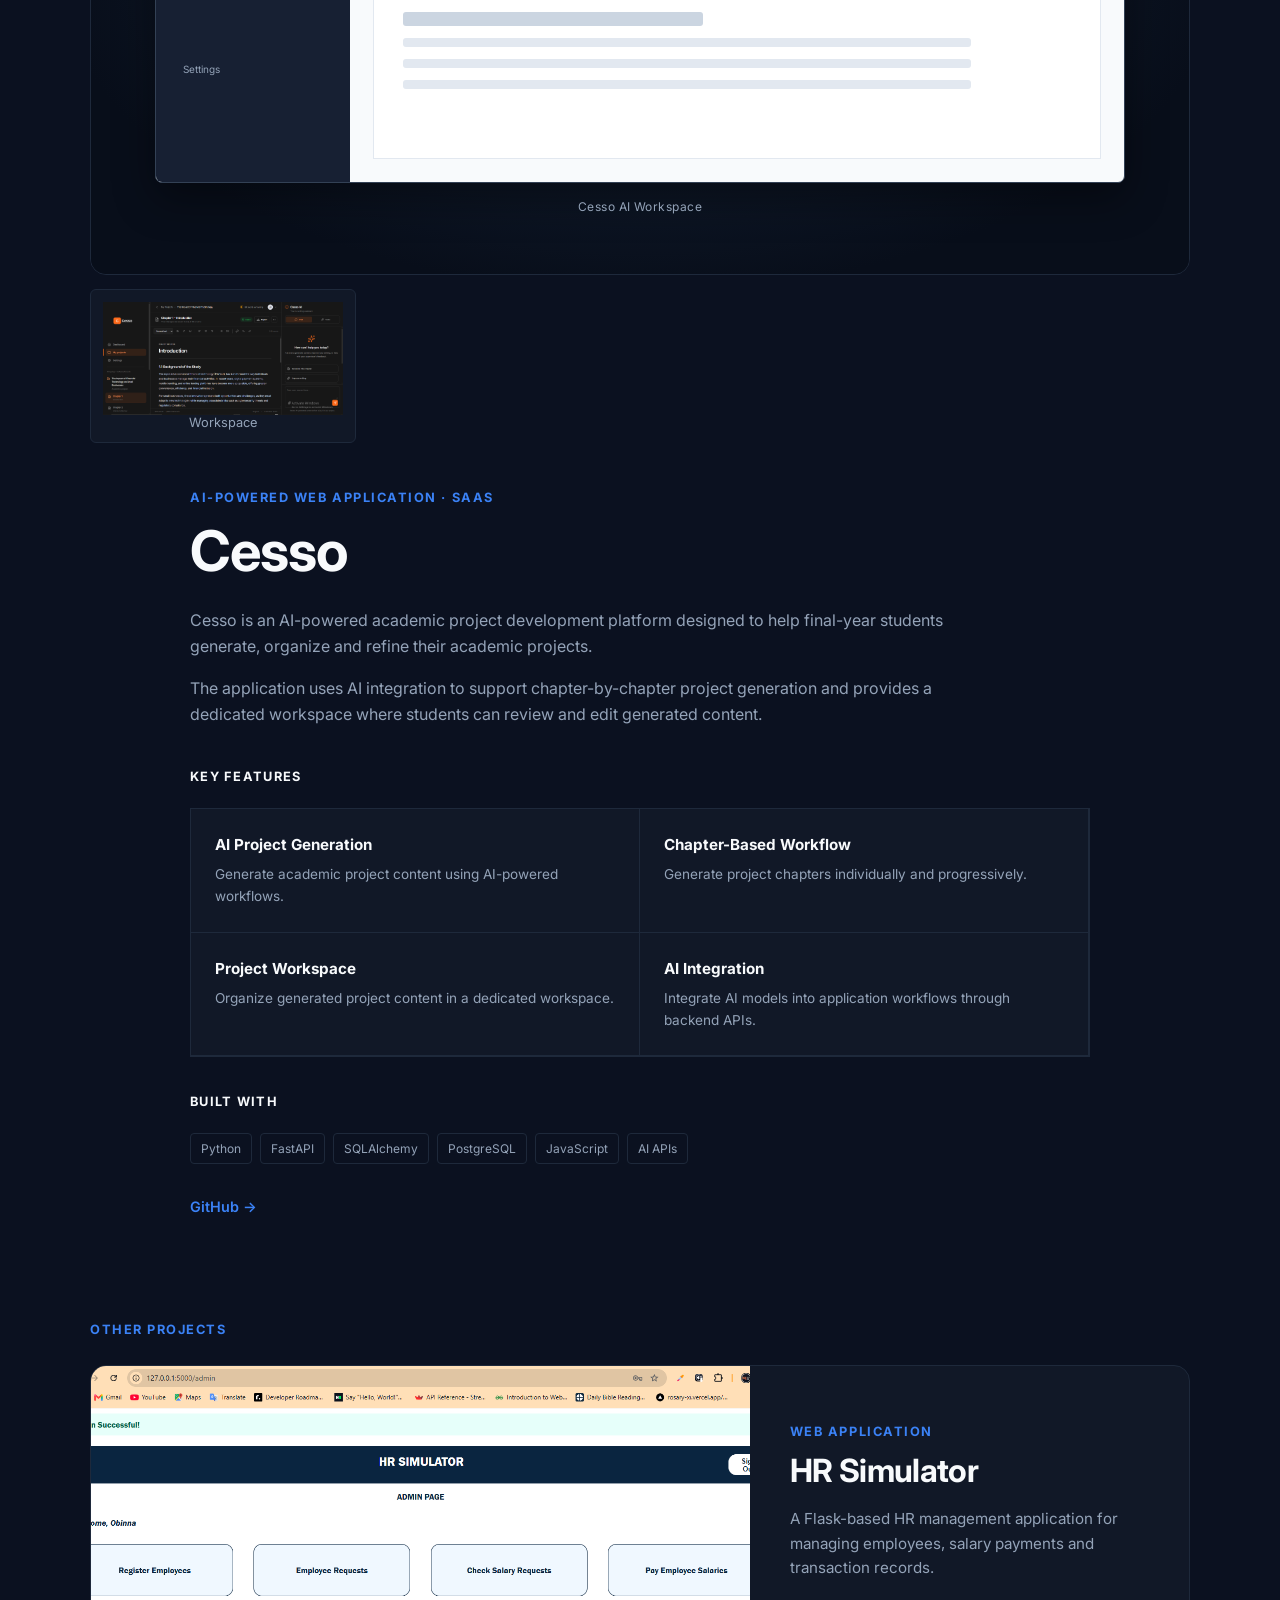
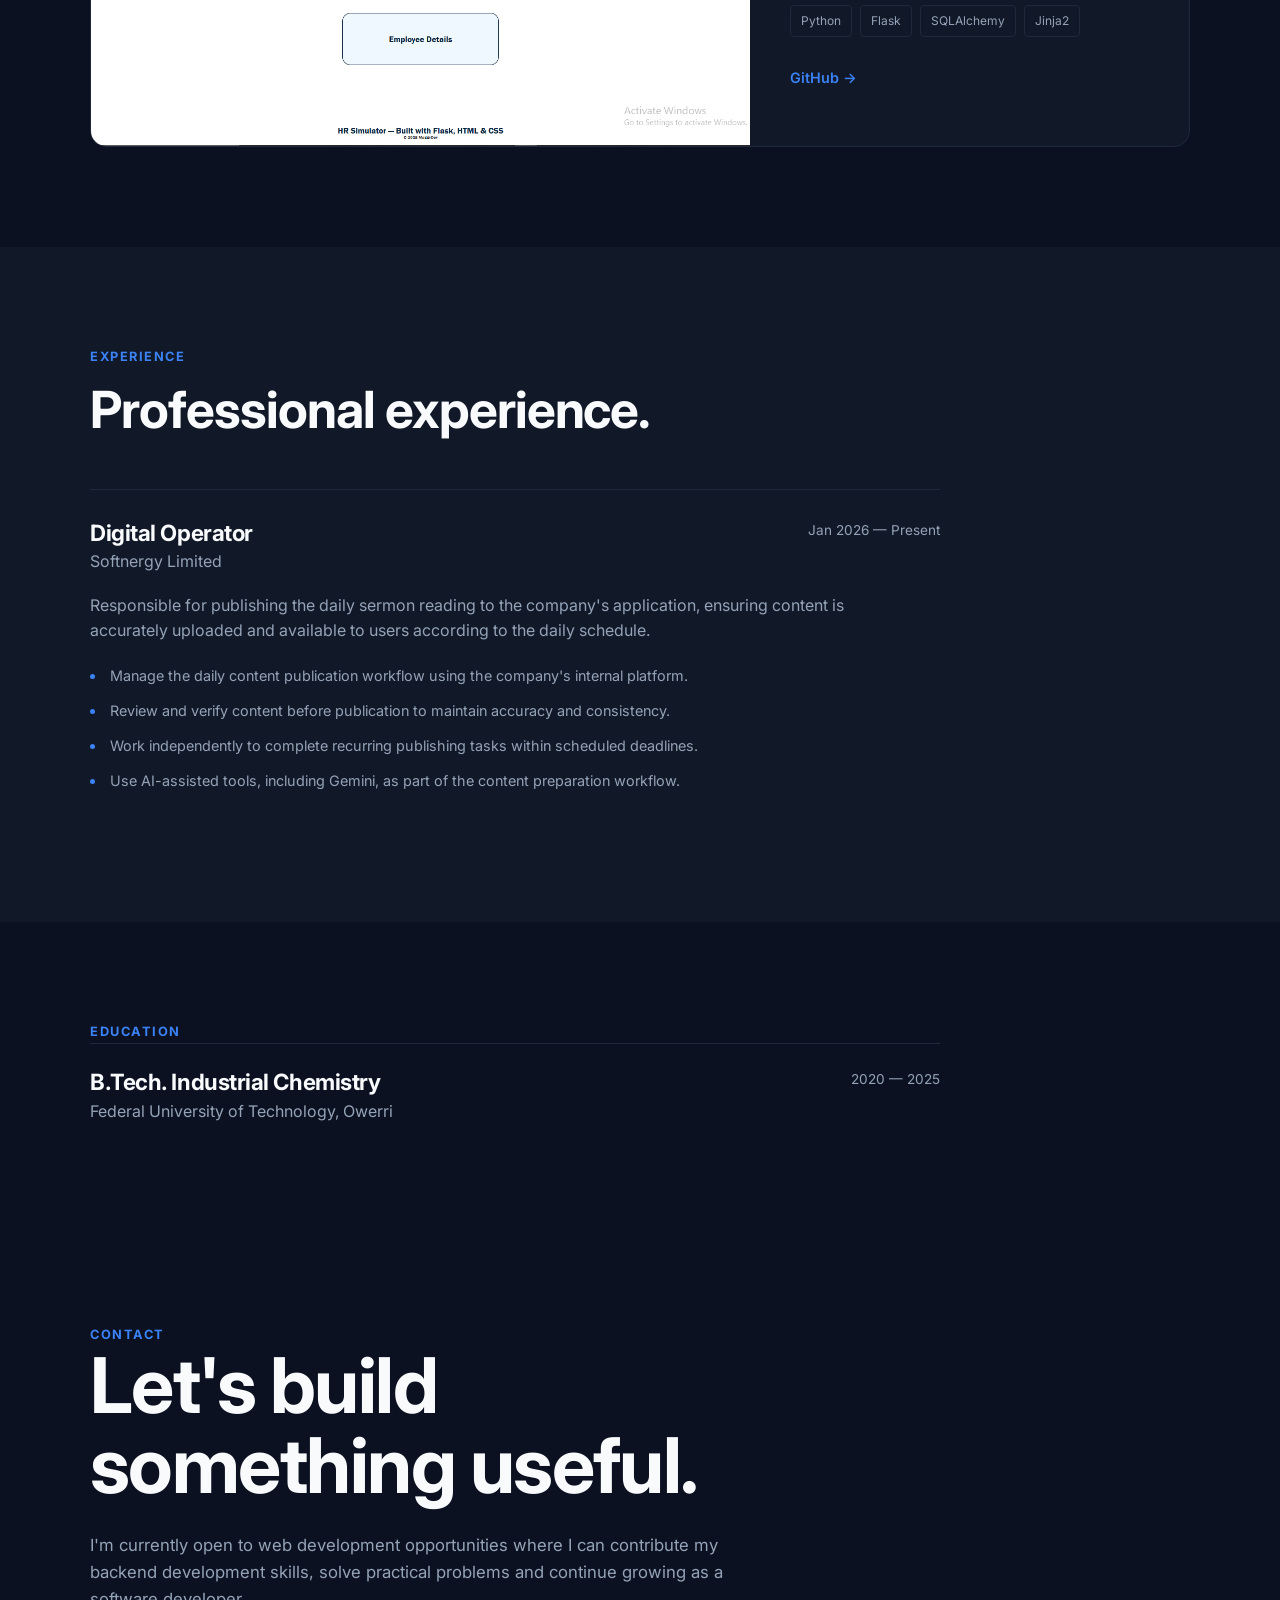
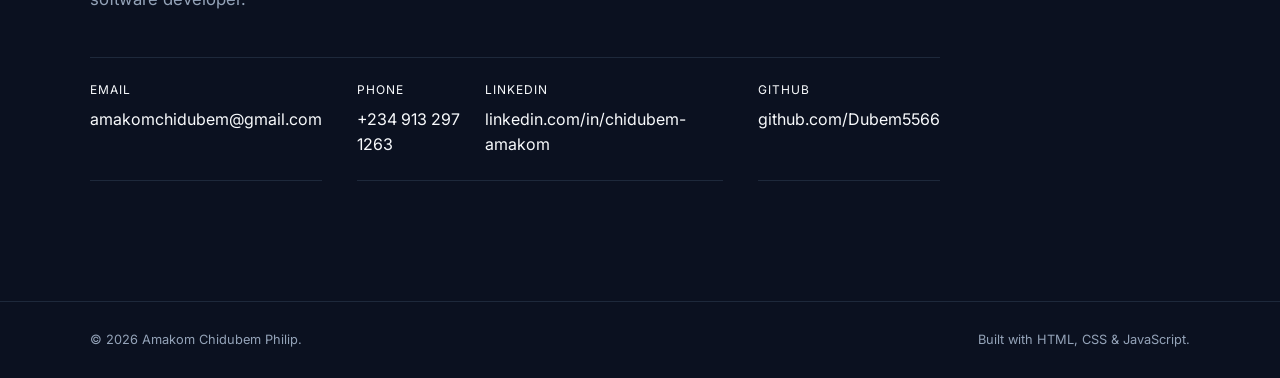
==== commit d4488ea0: "new update" ====
--- a/index.html
+++ b/index.html
@@ -26,6 +26,7 @@
     <link href="https://fonts.googleapis.com/css2?family=Inter:wght@400;500;600;700&display=swap" rel="stylesheet">
 
     <link rel="stylesheet" href="css/style.css">
+    <link rel="stylesheet" href="css/global.css">
 </head>
 
 <body>
@@ -58,365 +59,686 @@
         <section id="hero" class="hero">
             <div class="container hero-content">
 
-                <p class="hero-label">
-                    WEB DEVELOPER
-                </p>
-
-                <h1>
-                    I build web applications
-                    <span>that solve real problems.</span>
-                </h1>
-
-                <p class="hero-description">
-                    I'm Amakom Chidubem, a web developer focused on
-                    Python, Flask and database-driven applications.
-                    I enjoy turning ideas into practical software.
-                </p>
-
-                <div class="hero-buttons">
-                    <a href="#projects" class="btn btn-primary">
-                        View My Work
-                    </a>
-
-                    <a
-                        href="https://github.com/Dubem5566"
-                        target="_blank"
-                        rel="noopener noreferrer"
-                        class="btn btn-secondary"
-                    >
-                        GitHub
-                    </a>
-                </div>
+               <p class="hero-label">SOFTWARE DEVELOPER</p>
+
+               <h1>
+                   I build software
+                   <span>that solves real-world problems.</span>
+               </h1>
+
+               <p class="hero-description">
+                   I'm Amakom Chidubem, a Python developer focused on
+                   building full-stack web applications, AI-powered products
+                   and practical software solutions. I enjoy turning ideas
+                   into functional products through problem-solving and
+                   continuous learning.
+               </p>
+
+               <div class="hero-buttons">
+                   <a href="#projects" class="btn btn-primary">
+                       Explore My Projects
+                   </a>
+
+                   <a href="https://github.com/Dubem5566"
+                    target="_blank"
+                    rel="noopener noreferrer"
+                    class="btn btn-secondary">
+                       GitHub
+                   </a>
+               </div>
 
             </div>
         </section>
 
 
         <section id="about" class="section">
-          <div class="container">
-
-            <p class="section-label">ABOUT ME</p>
-
-            <div class="about-grid">
-
-              <div class="about-image">
-                <img
-                    src="images/My pic.jpg"
-                    alt="Amakom Chidubem Philip"
-                >
+           <div class="container">
+
+              <p class="section-label">ABOUT ME</p>
+
+              <div class="about-grid">
+
+                <div class="about-image">
+                   <img src="images/My pic.jpg"
+                      alt="Amakom Chidubem Philip">
+                </div>
+
+                <div class="about-content">
+
+                  <h2>
+                     Building software with a
+                     <span>problem-solving mindset.</span>
+                  </h2>
+
+                  <p>
+                    I'm a software developer with practical experience
+                    designing, building and deploying web applications
+                    that address real-world problems.
+                  </p>
+
+                  <p>
+                    My primary focus is Python backend development
+                    using Flask, FastAPI, SQLAlchemy and PostgreSQL.
+                    I also work with HTML, CSS, Jinja2 and HTMX to
+                    develop complete web application experiences.
+                  </p>
+
+                  <p>
+                    I've independently developed products such as
+                    BarTrack and Cesso, and worked on BUDS, a
+                    restaurant management and POS solution.
+                    These projects have strengthened my experience
+                    in application architecture, database management,
+                    debugging, integrations and deployment.
+                  </p>
+
+                  <p>
+                    I enjoy learning new technologies, experimenting
+                    with AI-assisted development tools and solving
+                    technical challenges through hands-on building.
+                  </p>
+
+                </div>
               </div>
 
-              <div class="about-content">
-
-                <h2>
-                    Building software with a
-                    <span>problem-solving mindset.</span>
-                </h2>
-
+           </div>
+        </section>
+
+
+        <section id="skills" class="section section-alt">
+           <div class="container">
+
+             <p class="section-label">TECHNICAL SKILLS</p>
+
+             <h2>Tools I use to build software.</h2>
+
+             <div class="skills-grid">
+
+               <div class="skill-group">
+                  <h3>Backend Development</h3>
+                  <p>
+                    Python, Flask, FastAPI, SQLAlchemy,
+                    Flask Blueprints.
+                  </p>
+               </div>
+
+               <div class="skill-group">
+                 <h3>Frontend Development</h3>
+                 <p>
+                    HTML, CSS, JavaScript, Jinja2, HTMX
+                 </p>
+               </div>
+
+               <div class="skill-group">
+                <h3>Databases</h3>
                 <p>
-                    I'm a web developer with practical experience
-                    building and deploying web applications using
-                    Python and modern web technologies.
+                    PostgreSQL, SQLite, Alembic,
+                    Flask-Migrate
                 </p>
-
+               </div>
+
+               <div class="skill-group">
+                <h3>Testing & Debugging</h3>
                 <p>
-                    My main focus is backend development with Flask,
-                    FastAPI, SQLAlchemy and PostgreSQL, while also
-                    working with HTML, CSS, Jinja2 and HTMX to build
-                    complete web applications.
+                    Postman, application debugging,
+                    troubleshooting, functional testing
                 </p>
-
+               </div>
+
+               <div class="skill-group">
+                <h3>AI & Development Tools</h3>
                 <p>
-                    One of my main projects is BarTrack, a web-based
-                    bar management application that I independently
-                    designed, developed and deployed.
+                    AI API integration, Gemini,
+                    AI-assisted coding, Git, GitHub
                 </p>
-
-              </div>
-
-          </div>
-
-     </div>
+               </div>
+
+               <div class="skill-group">
+                <h3>Deployment & Infrastructure</h3>
+                <p>
+                    Railway, Render, Gunicorn,
+                    environment configuration
+                </p>
+               </div>
+
+             </div>
+
+           </div>
         </section>
 
 
-        <section id="skills" class="section section-alt">
-            <div class="container">
-
-                <p class="section-label">TECHNICAL SKILLS</p>
-
-                <h2>
-                    Technologies I work with.
-                </h2>
-
-                <div class="skills-grid">
-
-                    <div class="skill-group">
-                        <h3>Backend</h3>
-                        <p>
-                            Python, Flask, FastAPI, SQLAlchemy,
-                            Flask Blueprints
-                        </p>
+        <section id="projects" class="section">
+           <div class="container">
+
+             <p class="section-label">SELECTED WORK</p>
+
+             <h2>Products I've designed and built.</h2>
+
+             <!-- BARTRACK -->
+             <article class="project-card">
+
+                <div class="project-gallery" data-gallery="bartrack">
+
+                  <div class="project-main-image">
+                    <div class="screenshot-placeholder"
+                         data-placeholder="BarTrack Admin Dashboard">
+
+                        <div class="mock-window">
+                            <div class="mock-sidebar">
+                                <div class="mock-logo">BarTrack</div>
+                                <div class="mock-nav active">Dashboard</div>
+                                <div class="mock-nav">Inventory</div>
+                                <div class="mock-nav">Sales</div>
+                                <div class="mock-nav">Employees</div>
+                            </div>
+
+                            <div class="mock-content">
+                                <div class="mock-topbar"></div>
+                                <div class="mock-heading"></div>
+
+                                <div class="mock-stats">
+                                    <div></div><div></div><div></div>
+                                </div>
+
+                                <div class="mock-chart">
+                                    <div></div><div></div><div></div>
+                                    <div></div><div></div><div></div>
+                                    <div></div>
+                                </div>
+                            </div>
+                        </div>
+
+                        <span class="placeholder-caption">
+                            BarTrack Admin Dashboard
+                        </span>
+
                     </div>
-
-                    <div class="skill-group">
-                        <h3>Databases</h3>
-                        <p>
-                            PostgreSQL, SQLite, Alembic,
-                            Flask-Migrate
-                        </p>
-                    </div>
-
-                    <div class="skill-group">
-                        <h3>Frontend</h3>
-                        <p>
-                            HTML, CSS, Jinja2, HTMX
-                        </p>
-                    </div>
-
-                    <div class="skill-group">
-                        <h3>Tools & Deployment</h3>
-                        <p>
-                            Git, GitHub, Postman, Railway,
-                            Render, Gunicorn
-                        </p>
-                    </div>
-
-                </div>
-
-            </div>
-        </section>
-
-
-        <section id="projects" class="section">
-            <div class="container">
-
-                <p class="section-label">SELECTED WORK</p>
-
-                <h2>
-                    Things I've built.
-                </h2>
-
-                <!-- BarTrack -->
-                <article class="project-card featured-project">
-
-                   <div class="project-showcase">
-
-                     <div class="project-main-image">
+                  </div>
+
+                  <div class="project-thumbnails">
+
+                    <button class="project-thumbnail active"
+                            data-title="BarTrack Admin Dashboard">
                         <img
-                           id="bartrack-main-image"
                            src="images/Bartrack/dashboard.png"
-                           alt="BarTrack admin dashboard"
+                           alt="BarTrack dashboard thumbnail"
                         >
-                     </div>
-
-                     <div class="project-thumbnails">
-
-                       <button
-                         class="project-thumbnail active"
-                         data-image="images/Bartrack/dashboard.png"
-                         data-alt="BarTrack admin dashboard"
-                       >
-                         <img
-                           src="images/bartrack/dashboard.png"
-                           alt="BarTrack dashboard thumbnail"
-                         >
-                       </button>
-
-                       <button
-                         class="project-thumbnail"
-                         data-image="images/Bartrack/inventory.png"
-                         data-alt="BarTrack inventory management"
-                        >
-                         <img
+                        <span>Dashboard</span>
+                    </button>
+
+                    <button class="project-thumbnail"
+                            data-title="BarTrack Inventory Management">
+                        <img
                            src="images/Bartrack/inventory.png"
                            alt="BarTrack inventory thumbnail"
-                          >
-                       </button>
-
-                       <button
-                         class="project-thumbnail"
-                         data-image="images/Bartrack/sales.png"
-                         data-alt="BarTrack sales management">
-                         
-                         <img
+                        >
+                        <span>Inventory</span>
+                    </button>
+
+                    <button class="project-thumbnail"
+                            data-title="BarTrack Sales Management">
+                        <img
                            src="images/Bartrack/sales.png"
                            alt="BarTrack sales thumbnail">
-                       </button>
-
-                       <button
-                         class="project-thumbnail"
-                         data-image="images/Bartrack/attendance.png"
-                         data-alt="BarTrack employee attendance">
-                       
-                          <img
+                        <span>Sales</span>
+                    </button>
+
+                    <button class="project-thumbnail"
+                            data-title="BarTrack Employee Attendance">
+                        <img
                             src="images/Bartrack/attendance.png"
                             alt="BarTrack attendance thumbnail">
-                       </button>
-
-                     </div>
-
-                   </div>
-
-
-                   <div class="featured-project-content">
-
-                     <p class="project-type">
-                       FEATURED PROJECT · FULL-STACK WEB APPLICATION
-                     </p>
-
-                     <h3>BarTrack</h3>
-
-                     <div class="project-description">
-
-                      <p>
-                        BarTrack is a web-based management application designed for
-                        bars to manage inventory, sales, employee attendance and
-                        day-to-day operations from one centralized platform.
-                      </p>
-
-                      <p>
-                        I independently designed, developed and deployed the
-                        application, including its database architecture,
-                        authentication system, role-based permissions, inventory
-                        workflows and sales logic.
-                      </p>
-                     </div>
-
-
-                     <div class="project-features">
-
-                      <h4>Key Features</h4>
-
-                      <div class="feature-grid">
-                        
+                        <span>Attendance</span>
+                    </button>
+
+                  </div>
+
+                </div>
+
+                <div class="project-content">
+
+                  <p class="project-type">
+                    FULL-STACK WEB APPLICATION · SAAS
+                  </p>
+
+                  <h3>BarTrack</h3>
+
+                  <div class="project-description">
+                    <p>
+                        BarTrack is a web-based bar management
+                        application designed to help bar owners
+                        manage inventory, sales, employee attendance
+                        and day-to-day operations from one platform.
+                    </p>
+
+                    <p>
+                        I independently designed, developed and
+                        deployed the application, handling its
+                        database architecture, authentication,
+                        role-based permissions, inventory workflows
+                        and sales logic.
+                    </p>
+                  </div>
+
+                  <div class="project-features">
+                    <h4>Key Features</h4>
+
+                    <div class="feature-grid">
+
                         <div class="feature-item">
                             <h5>Inventory Management</h5>
                             <p>
-                              Track drinks across bottles, packs,
-                              cartons and crates.
+                                Track drinks across bottles, packs,
+                                cartons and crates.
                             </p>
                         </div>
 
                         <div class="feature-item">
                             <h5>Sales Tracking</h5>
                             <p>
-                              Record sales and automatically
-                              update available stock.
+                                Record sales and automatically
+                                update available stock.
                             </p>
                         </div>
 
                         <div class="feature-item">
                             <h5>Role-Based Access</h5>
                             <p>
-                              Separate permissions for different
-                              operational roles.
+                                Separate permissions for different
+                                operational roles.
                             </p>
                         </div>
 
                         <div class="feature-item">
                             <h5>Employee Attendance</h5>
                             <p>
-                              Track staff clock-in and
-                              clock-out activity.
-                            </p>
-                        </div>
-
-                        <div class="feature-item">
-                            <h5>Low Stock Alerts</h5>
-                            <p>
-                              Identify products approaching
-                               their defined stock thresholds.
-                            </p>
-                        </div>
-
-                      </div>
-
-                     </div>
-                     
-                     <div class="project-technology">
-                        <h4>Built With</h4>
-                        <div class="project-tags">
-                           <span>Python</span>
-                           <span>Flask</span>
-                           <span>SQLAlchemy</span>
-                           <span>PostgreSQL</span>
-                           <span>HTMX</span>
-                           <span>Jinja2</span>
-                        </div>
-                     </div>
-
-                     <div class="project-links">
-
-                       <a
-                         href="https://bartrackapp.xyz"
-                         target="_blank"
-                         rel="noopener noreferrer"
-                        >
-                         Live Demo →
-                       </a>
-
-                      </div>
-
-                   </div>
-
-                </article>
-
-
-                <!-- HR Simulator -->
-                 <div class="secondary-project-heading">
-
-                  <p class="section-label">
-                    OTHER PROJECT
-                  </p>
-
-                 </div>
-                <article class="secondary-project">
-
-                    <div class="secondary-project-image">
+                                Manage employee clock-in and
+                                clock-out activities.
+                            </p>
+                        </div>
+
+                    </div>
+                  </div>
+
+                  <div class="project-technology">
+                    <h4>Built With</h4>
+                    <div class="project-tags">
+                        <span>Python</span>
+                        <span>Flask</span>
+                        <span>SQLAlchemy</span>
+                        <span>PostgreSQL</span>
+                        <span>HTMX</span>
+                        <span>Jinja2</span>
+                    </div>
+                  </div>
+
+                  <div class="project-links">
+                    <a href="https://github.com/Dubem5566/BarTrackApp"
+                       target="_blank"
+                       rel="noopener noreferrer">
+                        Live Application →
+                    </a>
+                  </div>
+
+                </div>
+
+             </article>
+
+             <!-- BUDS POS -->
+             <article class="project-card">
+
+              <div class="project-gallery" data-gallery="buds">
+
+                <div class="project-main-image">
+                    <div class="screenshot-placeholder"
+                         data-placeholder="BUDS Restaurant POS">
+
+                        <div class="mock-window buds-window">
+                            <div class="mock-sidebar">
+                                <div class="mock-logo">BUDS POS</div>
+                                <div class="mock-nav active">Overview</div>
+                                <div class="mock-nav">Orders</div>
+                                <div class="mock-nav">Inventory</div>
+                                <div class="mock-nav">Employees</div>
+                            </div>
+
+                            <div class="mock-content">
+                                <div class="mock-topbar"></div>
+                                <div class="mock-heading"></div>
+                                <div class="mock-stats">
+                                    <div></div><div></div><div></div>
+                                </div>
+                                <div class="mock-dashboard-grid">
+                                    <div></div><div></div>
+                                </div>
+                            </div>
+                        </div>
+
+                        <span class="placeholder-caption">
+                            BUDS Restaurant POS
+                        </span>
+
+                    </div>
+                </div>
+
+                <div class="project-thumbnails">
+
+                    <button class="project-thumbnail active"
+                            data-title="BUDS Admin Dashboard">
+                        <span>Dashboard</span>
                         <img
-                           id="hr-main-image"
-                           src="images/HR.png"
-                           alt="HR admin dashboard"
-                        >
+                            src="images/BUDS/Buds_admin.png"
+                            alt="BUDS Admin Dashboard thumbnail">
+                    </button>
+
+                    <button class="project-thumbnail"
+                            data-title="BUDS Cashier Point of Sale">
+                        <img
+                            src="images/BUDS/Screenshot (196).png"
+                            alt="BUDS Cashier Point of Sale thumbnail">
+                        <span>Cashier POS</span>
+                    </button>
+
+                    <button class="project-thumbnail"
+                            data-title="BUDS Kitchen Display System">
+                        <img
+                            src="images/BUDS/Kitchen Dashboard.png"
+                            alt="BUDS Kitchen Display System thumbnail">
+                        <span>Kitchen</span>
+                    </button>
+
+                    <button class="project-thumbnail"
+                            data-title="BUDS Inventory Management">
+                        <img
+                            src="images/BUDS/Buds_super.png"
+                            alt="BUDS Super Management thumbnail">
+                        <span>Super Admin</span>
+                    </button>
+
+                </div>
+
+              </div>
+
+              <div class="project-content">
+
+                <p class="project-type">
+                    CLIENT PROJECT · RESTAURANT MANAGEMENT SYSTEM
+                </p>
+
+                <h3>BUDS POS</h3>
+
+                <div class="project-description">
+                    <p>
+                        BUDS is a restaurant management and point-of-sale
+                        application developed to streamline order
+                        processing, inventory management and restaurant
+                        operations.
+                    </p>
+
+                    <p>
+                        I worked on the application frontend and backend,
+                        implementing the cashier workflow, kitchen
+                        order management, inventory features and
+                        integration with a local printing agent for
+                        automated thermal receipt and order printing.
+                    </p>
+                </div>
+
+                <div class="project-features">
+                    <h4>Key Features</h4>
+
+                    <div class="feature-grid">
+
+                        <div class="feature-item">
+                            <h5>Point of Sale</h5>
+                            <p>
+                                Process customer orders and manage
+                                cashier transactions.
+                            </p>
+                        </div>
+
+                        <div class="feature-item">
+                            <h5>Kitchen Display</h5>
+                            <p>
+                                Manage incoming orders and monitor
+                                kitchen preparation workflows.
+                            </p>
+                        </div>
+
+                        <div class="feature-item">
+                            <h5>Inventory Management</h5>
+                            <p>
+                                Track drink stock and record
+                                inventory updates.
+                            </p>
+                        </div>
+
+                        <div class="feature-item">
+                            <h5>Printing Integration</h5>
+                            <p>
+                                Connect the web application to local
+                                thermal printers through a Windows
+                                printing agent.
+                            </p>
+                        </div>
+
                     </div>
-
-                    <div class="secondary-project-content">
-
-                        <p class="project-type">
-                            WEB APPLICATION
-                        </p>
-
-                        <h3>HR Simulator</h3>
-
-                        <p>
-                            A Flask-based HR management application
-                            for managing employees, salary payments
-                            and transaction records.
-                        </p>
-
-                        <div class="project-tags">
-                            <span>Python</span>
-                            <span>Flask</span>
-                            <span>SQLAlchemy</span>
-                            <span>Jinja2</span>
-                        </div>
-
-                        <div class="project-links">
-                            <a
-                                href="https://github.com/Dubem5566/Hr-Simulator-flask"
-                                target="_blank"
-                                rel="noopener noreferrer"
-                            >
-                                GitHub →
-                            </a>
-                        </div>
-
+                </div>
+
+                <div class="project-technology">
+                    <h4>Built With</h4>
+
+                    <div class="project-tags">
+                        <span>Python</span>
+                        <span>Flask</span>
+                        <span>SQLAlchemy</span>
+                        <span>SQLite</span>
+                        <span>HTMX</span>
+                        <span>Jinja2</span>
+                        <span>JavaScript</span>
                     </div>
-
-                </article>
-
-            </div>
+                </div>
+
+                <div class="project-links">
+                    <span class="project-private-note">
+                        Private client project
+                    </span>
+                </div>
+
+              </div>
+
+             </article>
+
+
+             <!-- CESSO -->
+             <article class="project-card">
+
+               <div class="project-gallery" data-gallery="cesso">
+
+                <div class="project-main-image">
+                    <div class="screenshot-placeholder"
+                         data-placeholder="Cesso AI Workspace">
+
+                        <div class="mock-window cesso-window">
+                            <div class="mock-sidebar">
+                                <div class="mock-logo">Cesso</div>
+                                <div class="mock-nav active">Dashboard</div>
+                                <div class="mock-nav">My Projects</div>
+                                <div class="mock-nav">Workspace</div>
+                                <div class="mock-nav">Settings</div>
+                            </div>
+
+                            <div class="mock-content">
+                                <div class="mock-topbar"></div>
+                                <div class="mock-heading"></div>
+                                <div class="mock-dashboard-grid">
+                                    <div></div><div></div>
+                                </div>
+                                <div class="mock-editor">
+                                    <div></div>
+                                    <div></div>
+                                    <div></div>
+                                    <div></div>
+                                </div>
+                            </div>
+                        </div>
+
+                        <span class="placeholder-caption">
+                            Cesso AI Workspace
+                        </span>
+
+                    </div>
+                </div>
+
+                <div class="project-thumbnails">
+
+                    <button class="project-thumbnail"
+                            data-title="Cesso Project Workspace">
+                        <img
+                            src="images/Cesso/Cesso-workspace.png"
+                            alt="Cesso Project Workspace thumbnail">
+                        <span>Workspace</span>
+                    </button>
+
+                </div>
+
+               </div>
+
+               <div class="project-content">
+
+                <p class="project-type">
+                    AI-POWERED WEB APPLICATION · SAAS
+                </p>
+
+                <h3>Cesso</h3>
+
+                <div class="project-description">
+                    <p>
+                        Cesso is an AI-powered academic project
+                        development platform designed to help
+                        final-year students generate, organize
+                        and refine their academic projects.
+                    </p>
+
+                    <p>
+                        The application uses AI integration to
+                        support chapter-by-chapter project generation
+                        and provides a dedicated workspace where
+                        students can review and edit generated
+                        content.
+                    </p>
+                </div>
+
+                <div class="project-features">
+                    <h4>Key Features</h4>
+
+                    <div class="feature-grid">
+
+                        <div class="feature-item">
+                            <h5>AI Project Generation</h5>
+                            <p>
+                                Generate academic project content
+                                using AI-powered workflows.
+                            </p>
+                        </div>
+
+                        <div class="feature-item">
+                            <h5>Chapter-Based Workflow</h5>
+                            <p>
+                                Generate project chapters
+                                individually and progressively.
+                            </p>
+                        </div>
+
+                        <div class="feature-item">
+                            <h5>Project Workspace</h5>
+                            <p>
+                                Organize generated project content
+                                in a dedicated workspace.
+                            </p>
+                        </div>
+
+                        <div class="feature-item">
+                            <h5>AI Integration</h5>
+                            <p>
+                                Integrate AI models into application
+                                workflows through backend APIs.
+                            </p>
+                        </div>
+
+                    </div>
+                </div>
+
+                <div class="project-technology">
+                    <h4>Built With</h4>
+
+                    <div class="project-tags">
+                        <span>Python</span>
+                        <span>FastAPI</span>
+                        <span>SQLAlchemy</span>
+                        <span>PostgreSQL</span>
+                        <span>JavaScript</span>
+                        <span>AI APIs</span>
+                    </div>
+                </div>
+
+                <div class="project-links">
+                    <a href="https://github.com/Dubem5566/Cesso"
+                       target="_blank"
+                       rel="noopener noreferrer">
+                        GitHub →
+                    </a>
+                </div>
+
+               </div>
+
+             </article>
+
+
+             <!-- OTHER PROJECTS -->
+             <div class="secondary-project-heading">
+               <p class="section-label">OTHER PROJECTS</p>
+             </div>
+
+             <article class="secondary-project">
+
+               <div class="secondary-project-image">
+                <img src="images/HR.png"
+                     alt="HR Simulator dashboard">
+               </div>
+
+               <div class="secondary-project-content">
+
+                <p class="project-type">WEB APPLICATION</p>
+
+                <h3>HR Simulator</h3>
+
+                <p>
+                    A Flask-based HR management application
+                    for managing employees, salary payments
+                    and transaction records.
+                </p>
+
+                <div class="project-tags">
+                    <span>Python</span>
+                    <span>Flask</span>
+                    <span>SQLAlchemy</span>
+                    <span>Jinja2</span>
+                </div>
+
+                <div class="project-links">
+                    <a href="https://github.com/Dubem5566/Hr-Simulator-flask"
+                       target="_blank"
+                       rel="noopener noreferrer">
+                        GitHub →
+                    </a>
+                </div>
+
+              </div>
+
+             </article>
+
+           </div>
         </section>
 
 
--- a/css/style.css
+++ b/css/style.css
@@ -811,7 +811,7 @@
 }
 
 .contact-links {
-    display: grid;
+    display: flex;
 
     grid-template-columns: repeat(2, 1fr);
 
@@ -873,6 +873,9 @@
     font-size: 0.8rem;
 }
 
+.container {
+    justify-self: center;
+}
 
 /* ========================================
    RESPONSIVE
@@ -1053,6 +1056,7 @@
     }
 
     .contact-links {
+        display: flex;
         flex-direction: column;
     }
 
@@ -1064,4 +1068,372 @@
         flex-direction: column;
         align-items: flex-start;
     }
+}
+
+/* ========================================
+   UPDATED PROJECT LAYOUT
+======================================== */
+
+#projects h2 {
+    margin-top: 12px;
+    margin-bottom: 65px;
+}
+
+.project-card {
+    margin-bottom: 100px;
+}
+
+.project-gallery {
+    width: 100%;
+}
+
+.project-main-image {
+    width: 100%;
+    aspect-ratio: 16 / 9;
+    min-height: 0;
+    overflow: hidden;
+    border: 1px solid var(--border);
+    border-radius: var(--radius-lg);
+    background: #080e1a;
+}
+
+/* Desktop screenshot placeholder */
+
+.screenshot-placeholder {
+    width: 100%;
+    height: 100%;
+    min-height: 0;
+    padding: 3%;
+    display: flex;
+    flex-direction: column;
+    justify-content: center;
+    align-items: center;
+    gap: 14px;
+    background:
+        radial-gradient(ellipse at center, #17263c 0%, #080e1a 75%);
+}
+
+.mock-window {
+    width: 94%;
+    height: 85%;
+    display: grid;
+    grid-template-columns: 20% 1fr;
+    overflow: hidden;
+    border: 1px solid #334155;
+    border-radius: 7px;
+    background: #f8fafc;
+    box-shadow: 0 15px 40px rgba(0, 0, 0, 0.4);
+}
+
+.mock-sidebar {
+    padding: 7%;
+    background: #172033;
+    display: flex;
+    flex-direction: column;
+    gap: 9%;
+}
+
+.mock-logo {
+    color: #60a5fa;
+    font-size: clamp(8px, 1.2vw, 15px);
+    font-weight: 700;
+    margin-bottom: 12%;
+}
+
+.mock-nav {
+    padding: 7% 8%;
+    border-radius: 4px;
+    color: #94a3b8;
+    font-size: clamp(6px, 0.8vw, 10px);
+}
+
+.mock-nav.active {
+    background: #263c5a;
+    color: #ffffff;
+}
+
+.mock-content {
+    padding: 3%;
+    display: flex;
+    flex-direction: column;
+    gap: 5%;
+    overflow: hidden;
+}
+
+.mock-topbar {
+    height: 8%;
+    border-bottom: 1px solid #e2e8f0;
+    background: linear-gradient(
+        90deg,
+        #e2e8f0 15%,
+        transparent 15%,
+        transparent 75%,
+        #e2e8f0 75%
+    );
+}
+
+.mock-heading {
+    width: 35%;
+    height: 7%;
+    border-radius: 3px;
+    background: #cbd5e1;
+}
+
+.mock-stats {
+    height: 23%;
+    display: grid;
+    grid-template-columns: repeat(3, 1fr);
+    gap: 3%;
+}
+
+.mock-stats div,
+.mock-dashboard-grid div {
+    border: 1px solid #e2e8f0;
+    border-radius: 4px;
+    background: linear-gradient(
+        135deg,
+        #ffffff,
+        #e8eef7
+    );
+}
+
+.mock-chart {
+    flex: 1;
+    display: flex;
+    align-items: flex-end;
+    justify-content: space-around;
+    padding: 4%;
+    gap: 3%;
+    border: 1px solid #e2e8f0;
+    border-radius: 4px;
+    background: #ffffff;
+}
+
+.mock-chart div {
+    width: 10%;
+    height: 45%;
+    border-radius: 3px 3px 0 0;
+    background: #60a5fa;
+}
+
+.mock-chart div:nth-child(2),
+.mock-chart div:nth-child(5) {
+    height: 75%;
+}
+
+.mock-chart div:nth-child(3),
+.mock-chart div:nth-child(7) {
+    height: 60%;
+}
+
+.mock-chart div:nth-child(4) {
+    height: 90%;
+}
+
+.mock-dashboard-grid {
+    flex: 1;
+    display: grid;
+    grid-template-columns: 1fr 1fr;
+    gap: 3%;
+}
+
+.mock-editor {
+    flex: 1;
+    padding: 4%;
+    background: white;
+    border: 1px solid #e2e8f0;
+    display: flex;
+    flex-direction: column;
+    gap: 10%;
+}
+
+.mock-editor div {
+    height: 8%;
+    width: 85%;
+    background: #e2e8f0;
+    border-radius: 3px;
+}
+
+.mock-editor div:first-child {
+    width: 45%;
+    height: 12%;
+    background: #cbd5e1;
+}
+
+/* Project-specific placeholder accents */
+
+.buds-window .mock-logo {
+    color: #a3c17b;
+}
+
+.buds-window .mock-chart div {
+    background: #789c50;
+}
+
+.cesso-window .mock-logo {
+    color: #fb923c;
+}
+
+.cesso-window .mock-chart div {
+    background: #fb923c;
+}
+
+.placeholder-caption {
+    color: #94a3b8;
+    font-size: clamp(8px, 1vw, 12px);
+    letter-spacing: 0.04em;
+    text-align: center;
+}
+
+/* ========================================
+   PROJECT THUMBNAILS
+======================================== */
+
+.project-thumbnails {
+    display: grid;
+    grid-template-columns: repeat(4, 1fr);
+    gap: 12px;
+    margin-top: 14px;
+}
+
+.project-thumbnail {
+    min-height: 65px;
+    padding: 12px;
+    border: 1px solid var(--border);
+    border-radius: var(--radius-sm);
+    background: var(--bg-secondary);
+    color: var(--text-secondary);
+    font-family: inherit;
+    font-size: 0.8rem;
+    cursor: pointer;
+    transition: var(--transition);
+}
+
+.project-thumbnail:hover {
+    border-color: var(--accent);
+    color: var(--text-primary);
+}
+
+.project-thumbnail.active {
+    border-color: var(--accent);
+    background: rgba(59, 130, 246, 0.12);
+    color: var(--accent-hover);
+}
+
+/* ========================================
+   PROJECT CONTENT
+======================================== */
+
+.project-content {
+    max-width: 900px;
+    margin: 45px auto 0;
+}
+
+.project-content h3 {
+    font-size: clamp(2.3rem, 5vw, 3.5rem);
+    margin: 10px 0 25px;
+}
+
+.project-content .project-type {
+    margin-top: 0;
+}
+
+.project-content .project-description {
+    max-width: 780px;
+}
+
+.project-content .project-description p {
+    font-size: 1rem;
+    margin-bottom: 17px;
+}
+
+.project-content .project-features {
+    margin-top: 40px;
+}
+
+.project-content .project-technology {
+    margin-top: 35px;
+}
+
+.project-private-note {
+    color: var(--text-secondary);
+    font-size: 0.85rem;
+    font-style: italic;
+}
+
+/* ========================================
+   ADDITIONAL PROJECTS
+======================================== */
+
+.secondary-project-heading {
+    margin-top: 20px;
+    margin-bottom: 25px;
+}
+
+/* ========================================
+   RESPONSIVE PROJECTS
+======================================== */
+
+@media (max-width: 800px) {
+
+    .project-card {
+        margin-bottom: 75px;
+    }
+
+    .project-content {
+        margin-top: 35px;
+    }
+
+    .project-main-image {
+        border-radius: 8px;
+    }
+
+    .project-thumbnails {
+        gap: 7px;
+    }
+
+    .project-thumbnail {
+        min-height: 55px;
+        padding: 7px 4px;
+        font-size: 0.7rem;
+    }
+
+    .mock-window {
+        grid-template-columns: 22% 1fr;
+    }
+
+}
+
+@media (max-width: 500px) {
+
+    #projects h2 {
+        margin-bottom: 40px;
+    }
+
+    .project-thumbnails {
+        grid-template-columns: repeat(2, 1fr);
+    }
+
+    .project-thumbnail {
+        min-height: 45px;
+    }
+
+    .project-content {
+        margin-top: 30px;
+    }
+
+    .screenshot-placeholder {
+        padding: 2%;
+        gap: 5px;
+    }
+
+    .mock-window {
+        width: 98%;
+        height: 83%;
+    }
+
+    .mock-sidebar {
+        gap: 7%;
+    }
+
 }
--- a/css/global.css
+++ b/css/global.css
@@ -0,0 +1,9 @@
+:root {
+    --bg-primary: #0B1120;
+    --bg-secondary: #111827;
+    --text-primary: #F8FAFC;
+    --text-secondary: #94A3B8;
+    --accent: #3B82F6;
+    --accent-hover: #60A5FA;
+    --border: #1E293B;
+}
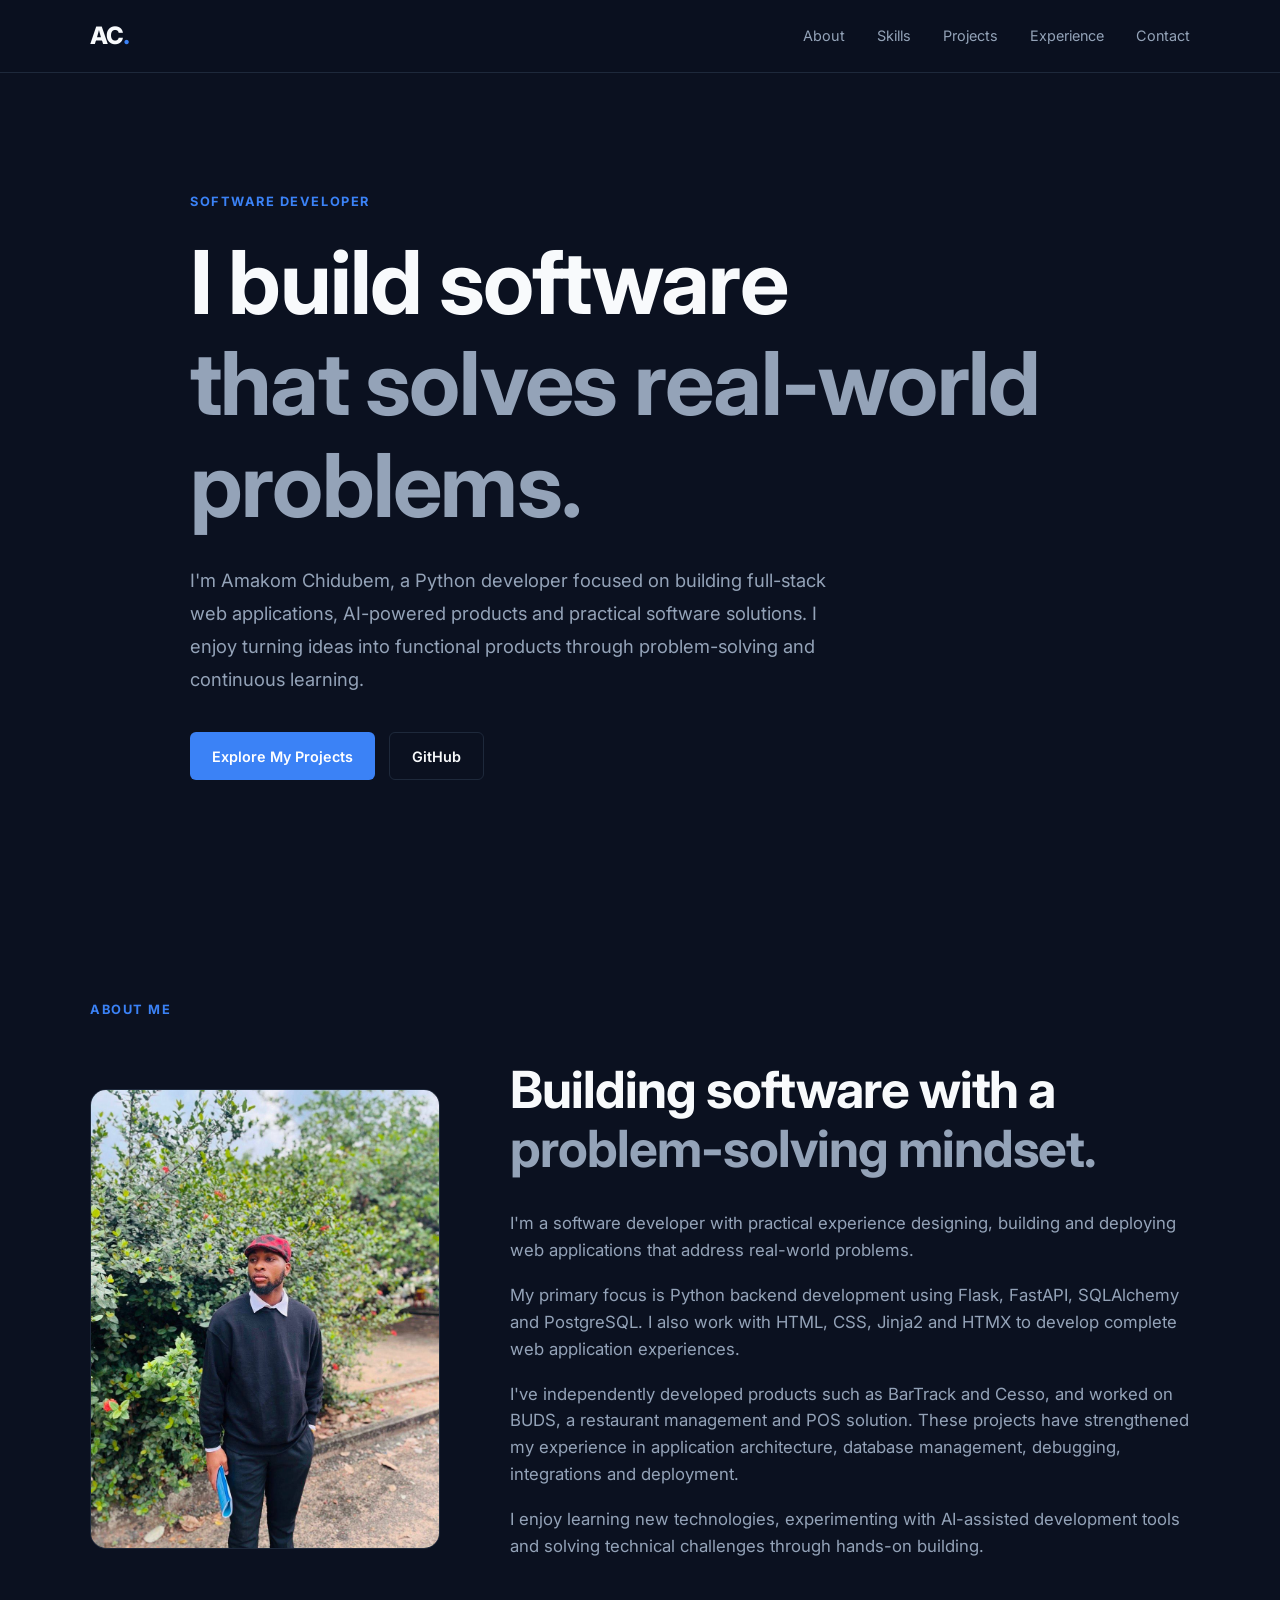
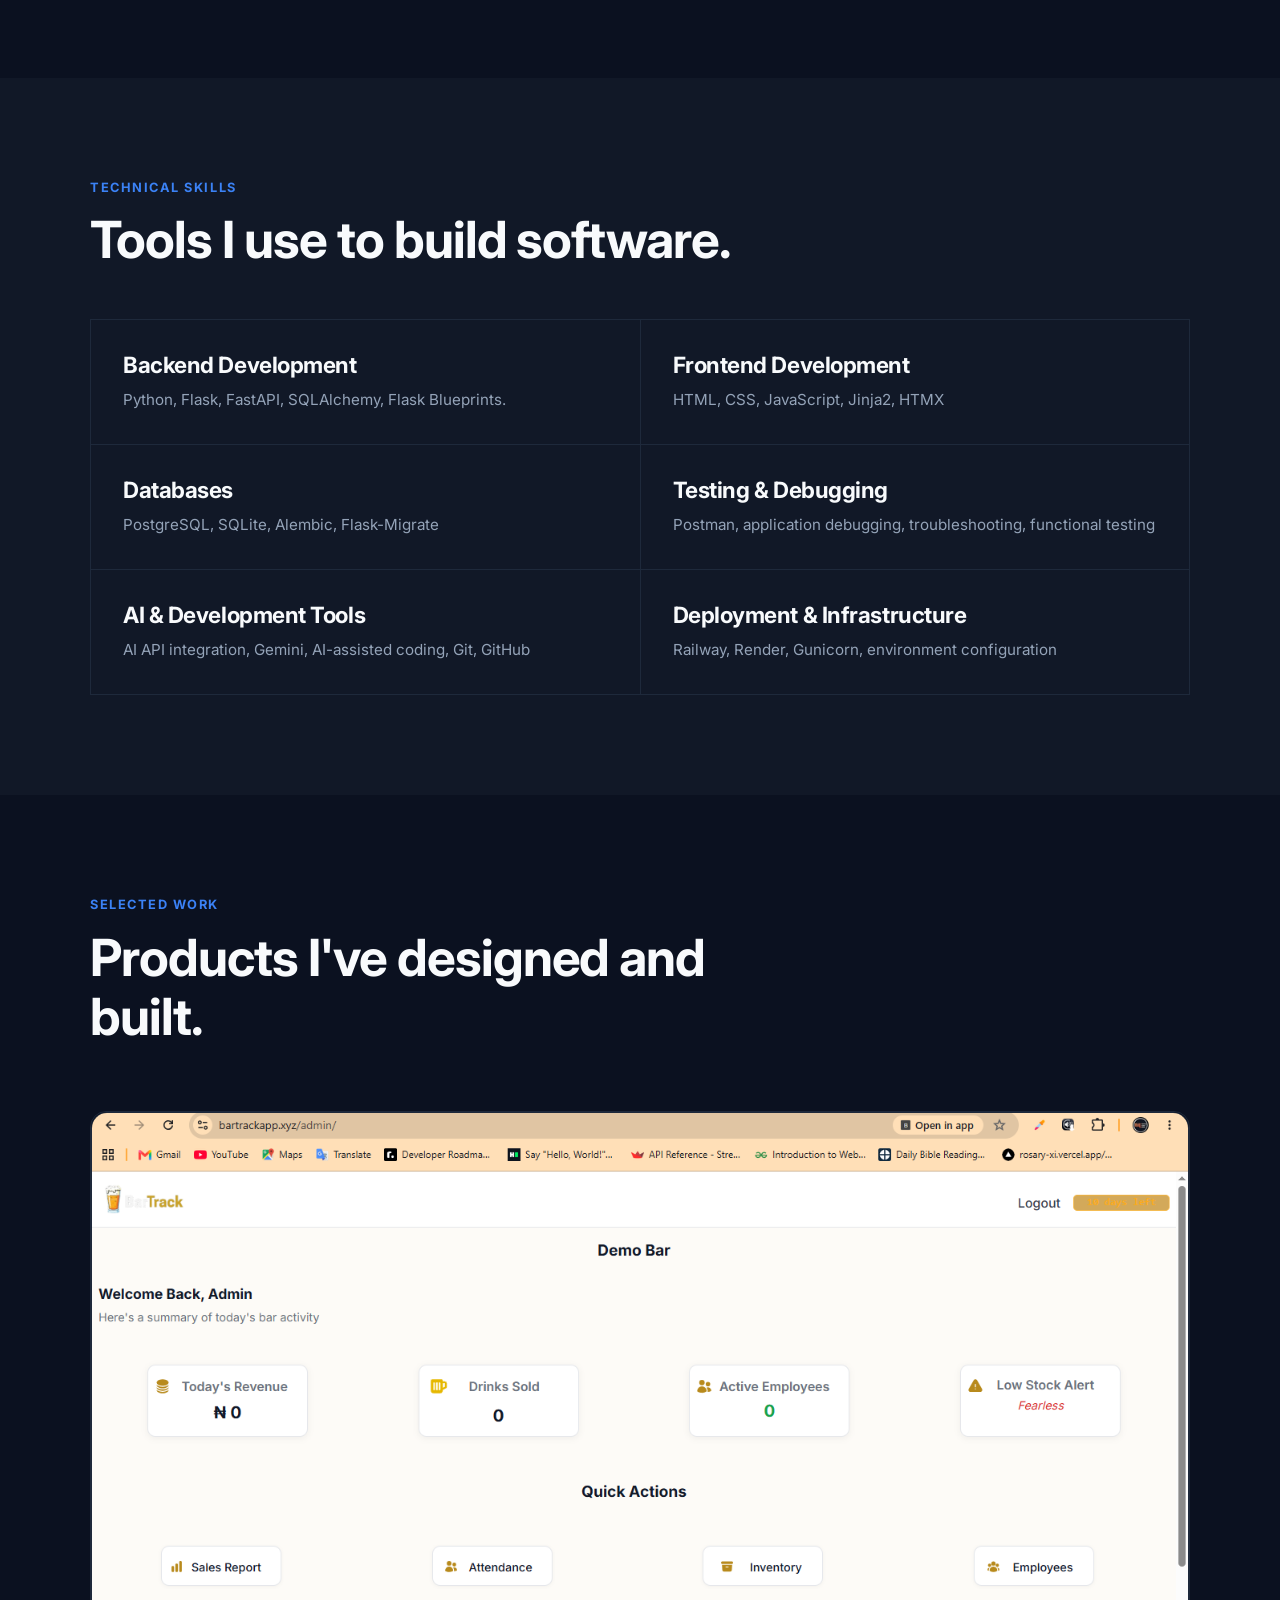
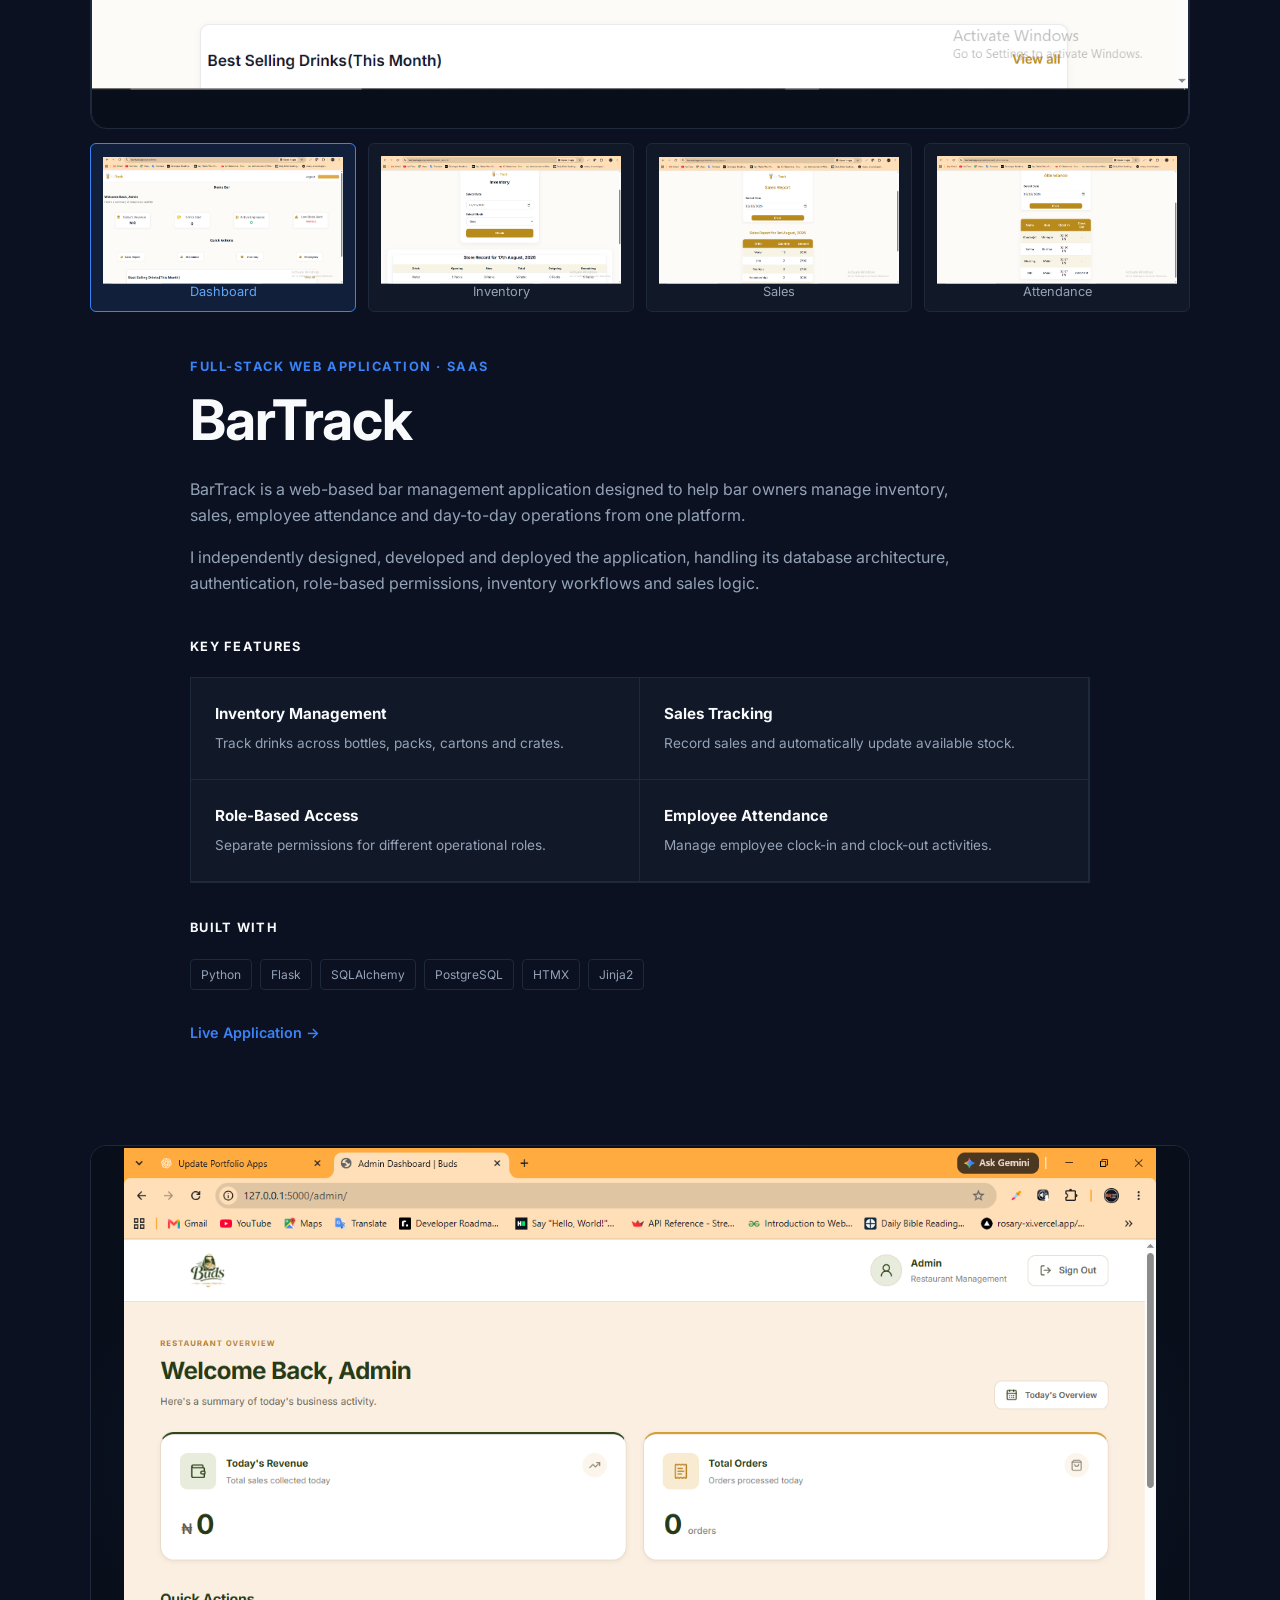
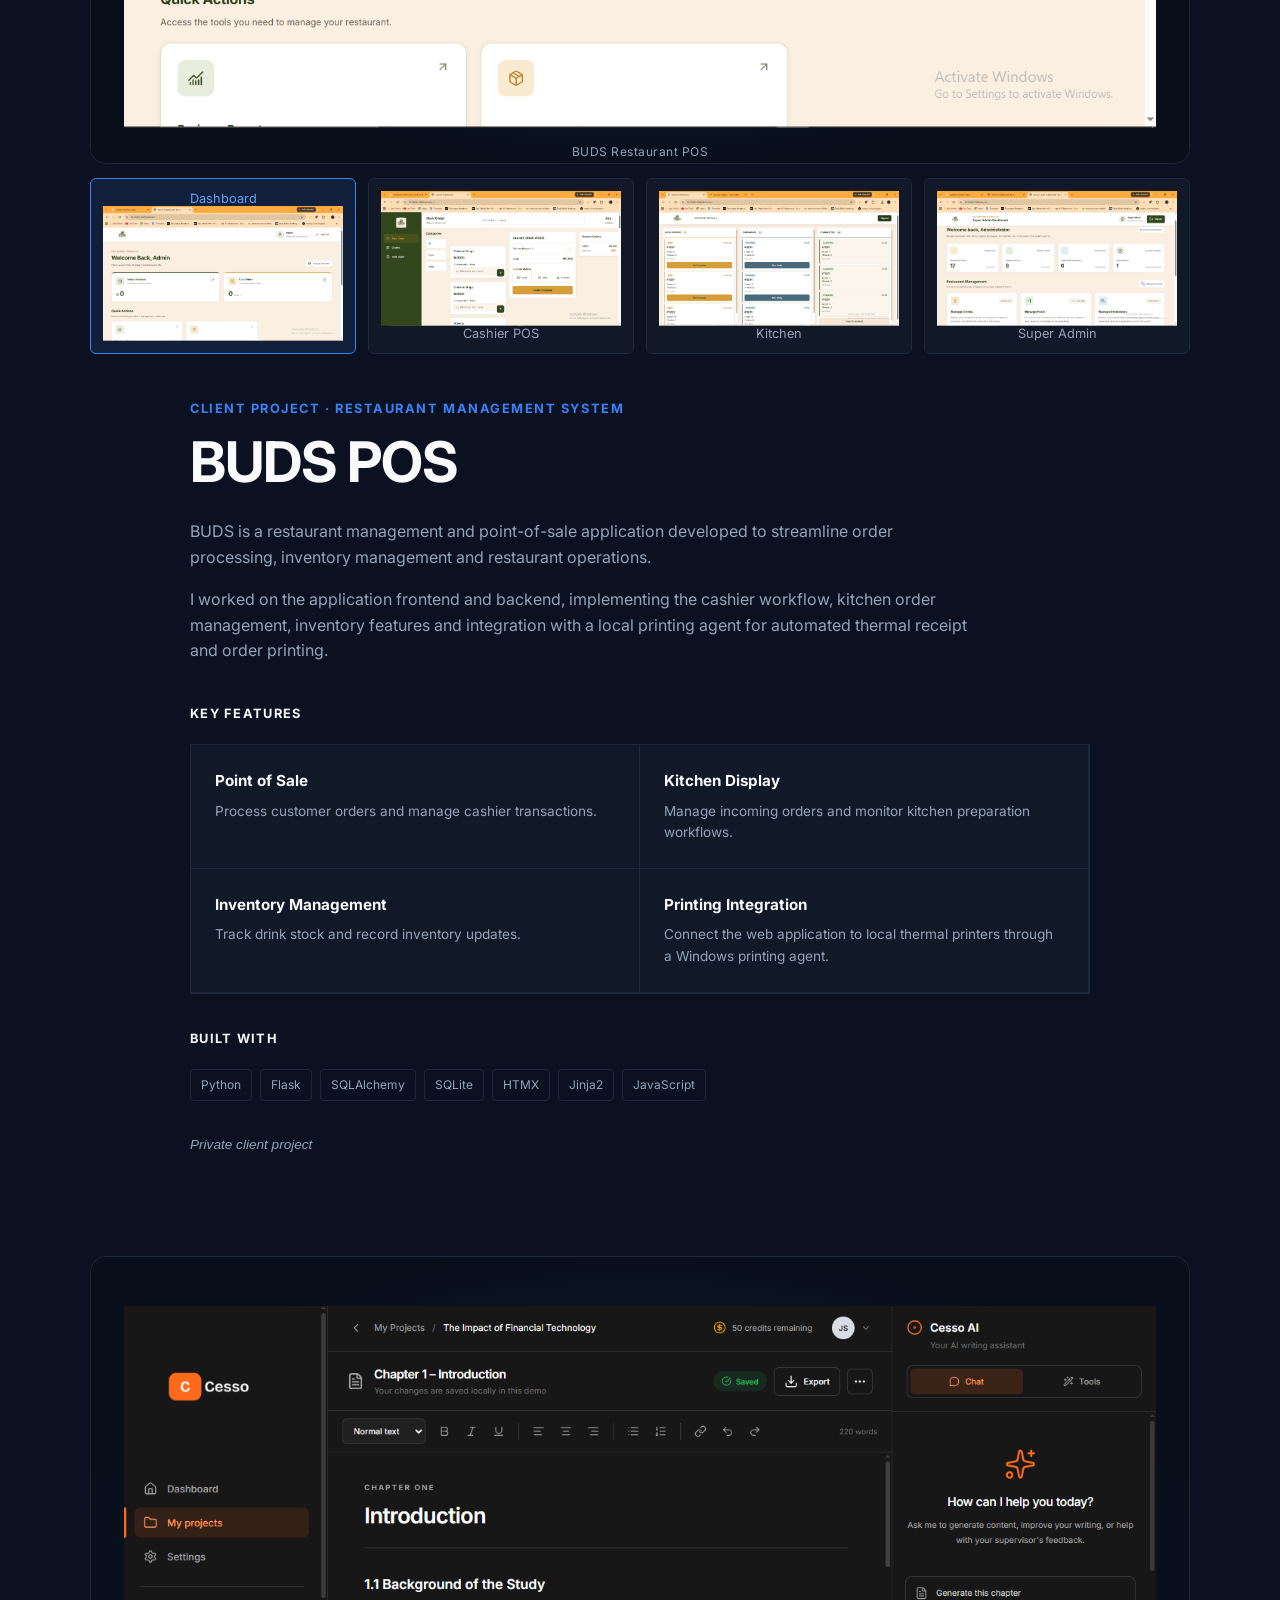
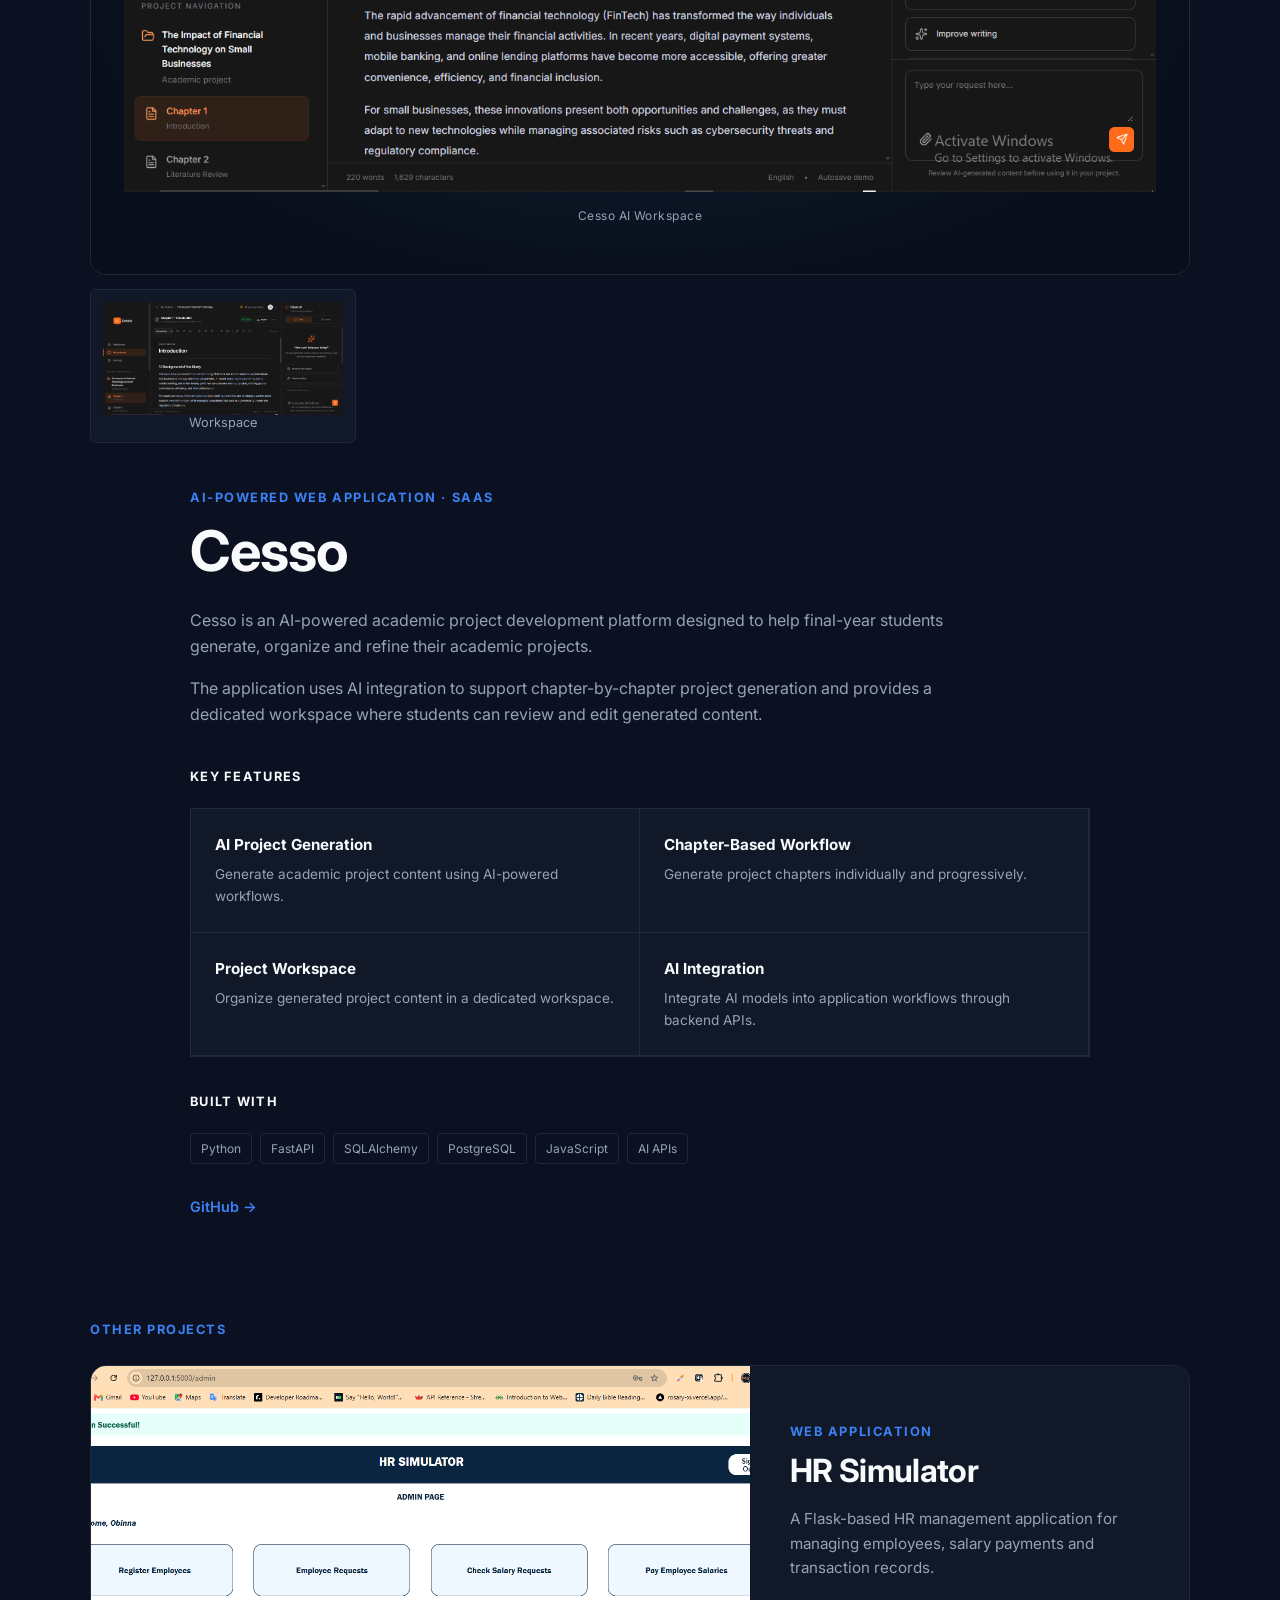
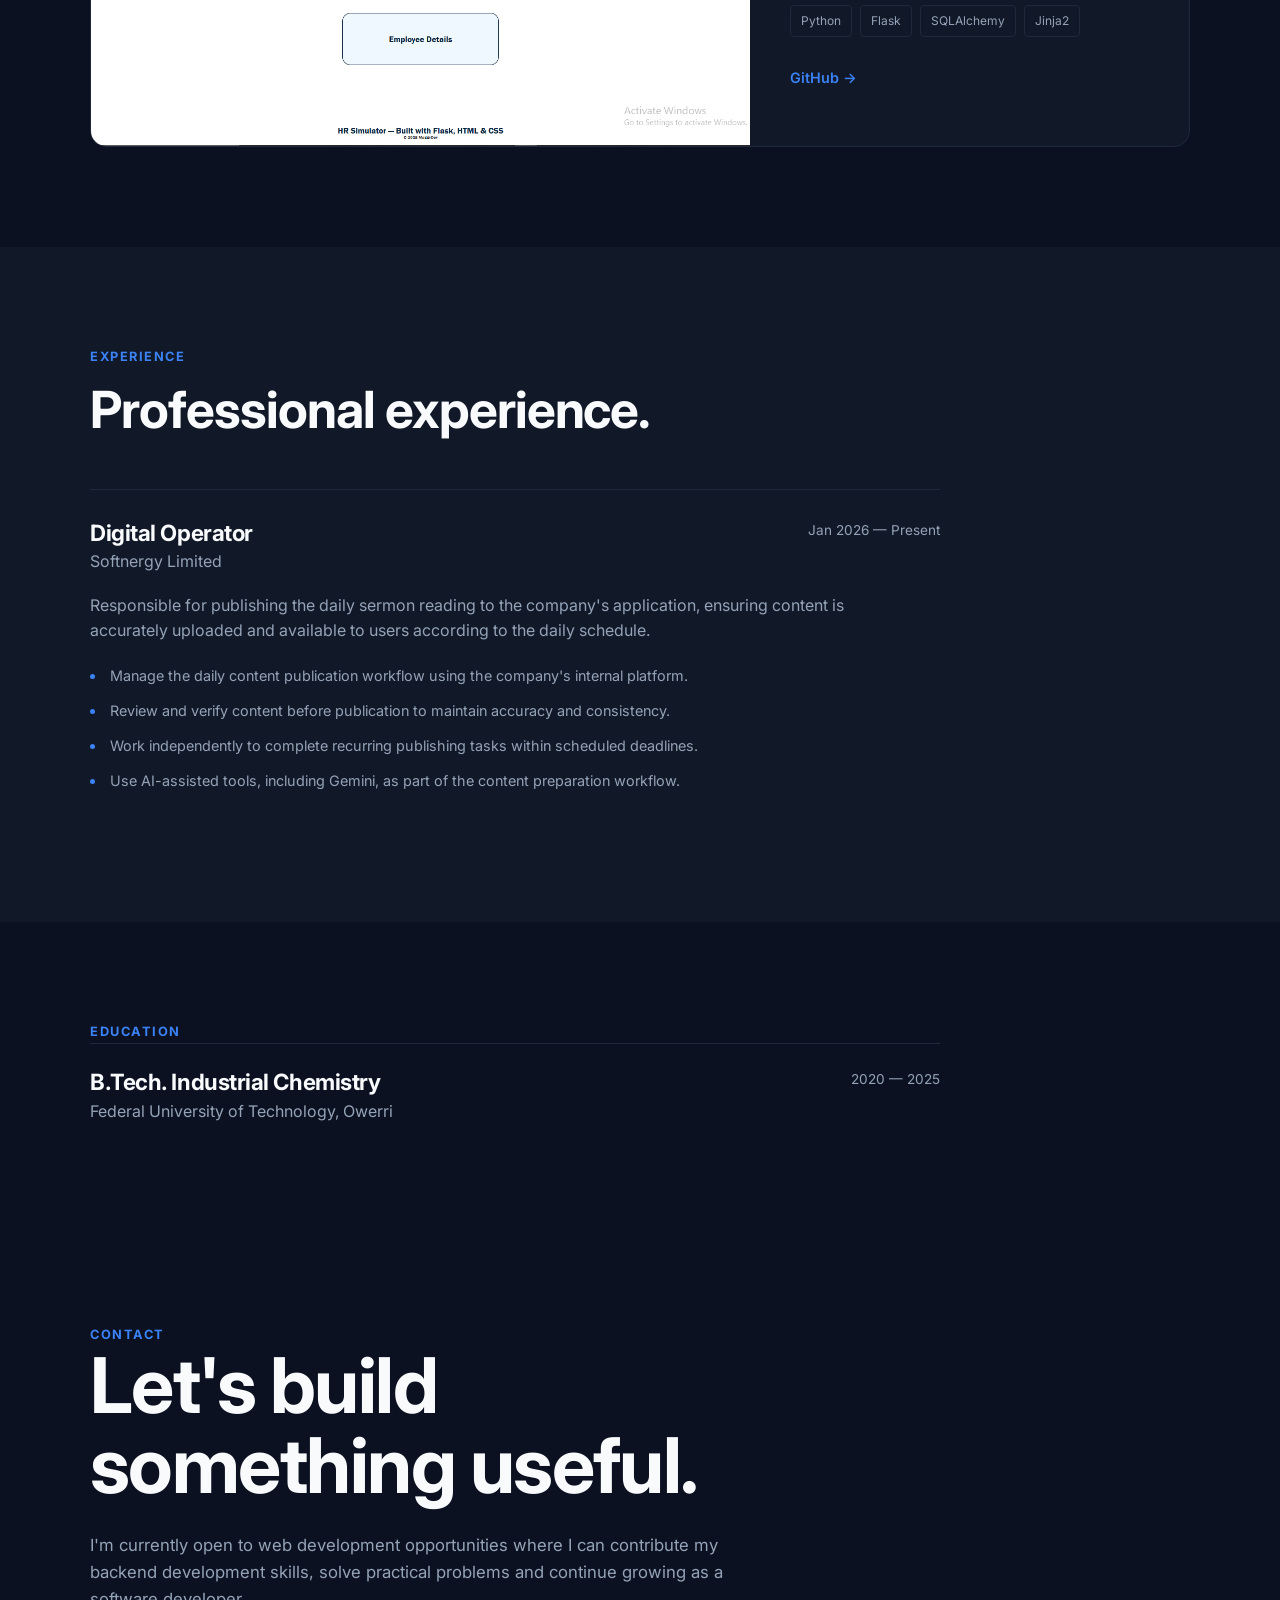
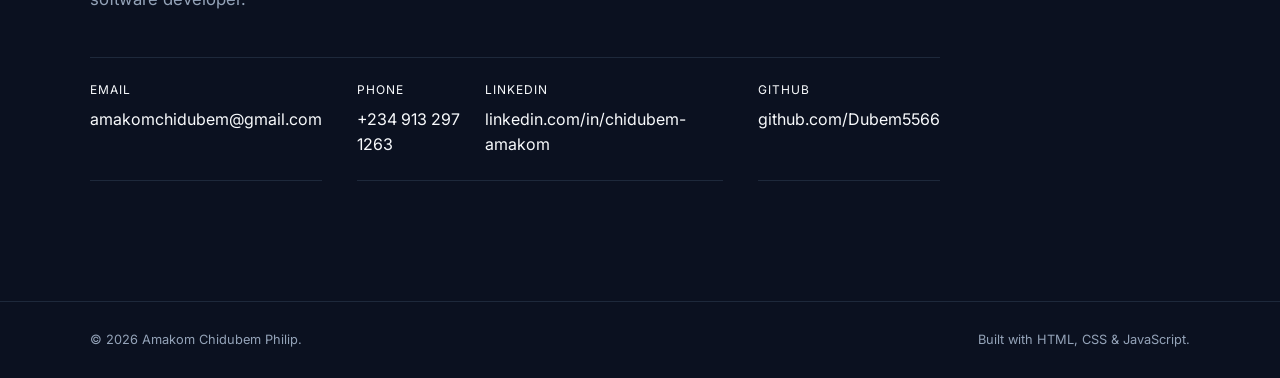
==== commit 01b4cace: "update changes" ====
--- a/index.html
+++ b/index.html
@@ -220,45 +220,25 @@
                 <div class="project-gallery" data-gallery="bartrack">
 
                   <div class="project-main-image">
-                    <div class="screenshot-placeholder"
-                         data-placeholder="BarTrack Admin Dashboard">
-
-                        <div class="mock-window">
-                            <div class="mock-sidebar">
-                                <div class="mock-logo">BarTrack</div>
-                                <div class="mock-nav active">Dashboard</div>
-                                <div class="mock-nav">Inventory</div>
-                                <div class="mock-nav">Sales</div>
-                                <div class="mock-nav">Employees</div>
-                            </div>
-
-                            <div class="mock-content">
-                                <div class="mock-topbar"></div>
-                                <div class="mock-heading"></div>
-
-                                <div class="mock-stats">
-                                    <div></div><div></div><div></div>
-                                </div>
-
-                                <div class="mock-chart">
-                                    <div></div><div></div><div></div>
-                                    <div></div><div></div><div></div>
-                                    <div></div>
-                                </div>
-                            </div>
-                        </div>
-
-                        <span class="placeholder-caption">
-                            BarTrack Admin Dashboard
-                        </span>
-
+                    <div class="project-main-image">
+                      <img
+                        class="main-project-screenshot"
+                        src="images/Bartrack/dashboard.png"
+                        alt="BarTrack Admin Dashboard"
+                      >
                     </div>
+
+                    <span class="placeholder-caption">
+                         BarTrack Admin Dashboard
+                    </span>
+
                   </div>
 
                   <div class="project-thumbnails">
 
                     <button class="project-thumbnail active"
-                            data-title="BarTrack Admin Dashboard">
+                            data-title="BarTrack Admin Dashboard"
+                            data-image="images/Bartrack/dashboard.png">
                         <img
                            src="images/Bartrack/dashboard.png"
                            alt="BarTrack dashboard thumbnail"
@@ -267,7 +247,8 @@
                     </button>
 
                     <button class="project-thumbnail"
-                            data-title="BarTrack Inventory Management">
+                            data-title="BarTrack Inventory Management"
+                            data-image="images/Bartrack/inventory.png">
                         <img
                            src="images/Bartrack/inventory.png"
                            alt="BarTrack inventory thumbnail"
@@ -276,7 +257,8 @@
                     </button>
 
                     <button class="project-thumbnail"
-                            data-title="BarTrack Sales Management">
+                            data-title="BarTrack Sales Management"
+                            data-image="images/Bartrack/sales.png">
                         <img
                            src="images/Bartrack/sales.png"
                            alt="BarTrack sales thumbnail">
@@ -284,7 +266,8 @@
                     </button>
 
                     <button class="project-thumbnail"
-                            data-title="BarTrack Employee Attendance">
+                            data-title="BarTrack Employee Attendance"
+                            data-image="images/Bartrack/attendance.png">
                         <img
                             src="images/Bartrack/attendance.png"
                             alt="BarTrack attendance thumbnail">
@@ -391,28 +374,13 @@
 
                 <div class="project-main-image">
                     <div class="screenshot-placeholder"
-                         data-placeholder="BUDS Restaurant POS">
-
-                        <div class="mock-window buds-window">
-                            <div class="mock-sidebar">
-                                <div class="mock-logo">BUDS POS</div>
-                                <div class="mock-nav active">Overview</div>
-                                <div class="mock-nav">Orders</div>
-                                <div class="mock-nav">Inventory</div>
-                                <div class="mock-nav">Employees</div>
-                            </div>
-
-                            <div class="mock-content">
-                                <div class="mock-topbar"></div>
-                                <div class="mock-heading"></div>
-                                <div class="mock-stats">
-                                    <div></div><div></div><div></div>
-                                </div>
-                                <div class="mock-dashboard-grid">
-                                    <div></div><div></div>
-                                </div>
-                            </div>
-                        </div>
+                        data-placeholder="BUDS Restaurant POS">
+
+                        <img
+                        class="main-project-screenshot"
+                        src="images/BUDS/Buds_admin.png"
+                        alt="Buds Admin Dashboard"
+                        >
 
                         <span class="placeholder-caption">
                             BUDS Restaurant POS
@@ -424,7 +392,8 @@
                 <div class="project-thumbnails">
 
                     <button class="project-thumbnail active"
-                            data-title="BUDS Admin Dashboard">
+                            data-title="BUDS Admin Dashboard"
+                            data-image="images/BUDS/Buds_admin.png">
                         <span>Dashboard</span>
                         <img
                             src="images/BUDS/Buds_admin.png"
@@ -432,7 +401,8 @@
                     </button>
 
                     <button class="project-thumbnail"
-                            data-title="BUDS Cashier Point of Sale">
+                            data-title="BUDS Cashier Point of Sale"
+                            data-image="images/BUDS/Screenshot (196).png">
                         <img
                             src="images/BUDS/Screenshot (196).png"
                             alt="BUDS Cashier Point of Sale thumbnail">
@@ -440,7 +410,8 @@
                     </button>
 
                     <button class="project-thumbnail"
-                            data-title="BUDS Kitchen Display System">
+                            data-title="BUDS Kitchen Display System"
+                            data-image="images/BUDS/Kitchen Dashboard.png">
                         <img
                             src="images/BUDS/Kitchen Dashboard.png"
                             alt="BUDS Kitchen Display System thumbnail">
@@ -448,7 +419,8 @@
                     </button>
 
                     <button class="project-thumbnail"
-                            data-title="BUDS Inventory Management">
+                            data-title="BUDS Inventory Management"
+                            data-image="images/BUDS/Buds_super.png">
                         <img
                             src="images/BUDS/Buds_super.png"
                             alt="BUDS Super Management thumbnail">
@@ -559,30 +531,11 @@
                     <div class="screenshot-placeholder"
                          data-placeholder="Cesso AI Workspace">
 
-                        <div class="mock-window cesso-window">
-                            <div class="mock-sidebar">
-                                <div class="mock-logo">Cesso</div>
-                                <div class="mock-nav active">Dashboard</div>
-                                <div class="mock-nav">My Projects</div>
-                                <div class="mock-nav">Workspace</div>
-                                <div class="mock-nav">Settings</div>
-                            </div>
-
-                            <div class="mock-content">
-                                <div class="mock-topbar"></div>
-                                <div class="mock-heading"></div>
-                                <div class="mock-dashboard-grid">
-                                    <div></div><div></div>
-                                </div>
-                                <div class="mock-editor">
-                                    <div></div>
-                                    <div></div>
-                                    <div></div>
-                                    <div></div>
-                                </div>
-                            </div>
-                        </div>
-
+                        <img
+                        class="main-project-screenshot"
+                        src="images/Cesso/Cesso-workspace.png"
+                        alt="Cesso Project Workspace"
+                        >
                         <span class="placeholder-caption">
                             Cesso AI Workspace
                         </span>
@@ -593,7 +546,8 @@
                 <div class="project-thumbnails">
 
                     <button class="project-thumbnail"
-                            data-title="Cesso Project Workspace">
+                            data-title="Cesso Project Workspace"
+                            data-image="images/Cesso/Cesso-workspace.png">
                         <img
                             src="images/Cesso/Cesso-workspace.png"
                             alt="Cesso Project Workspace thumbnail">
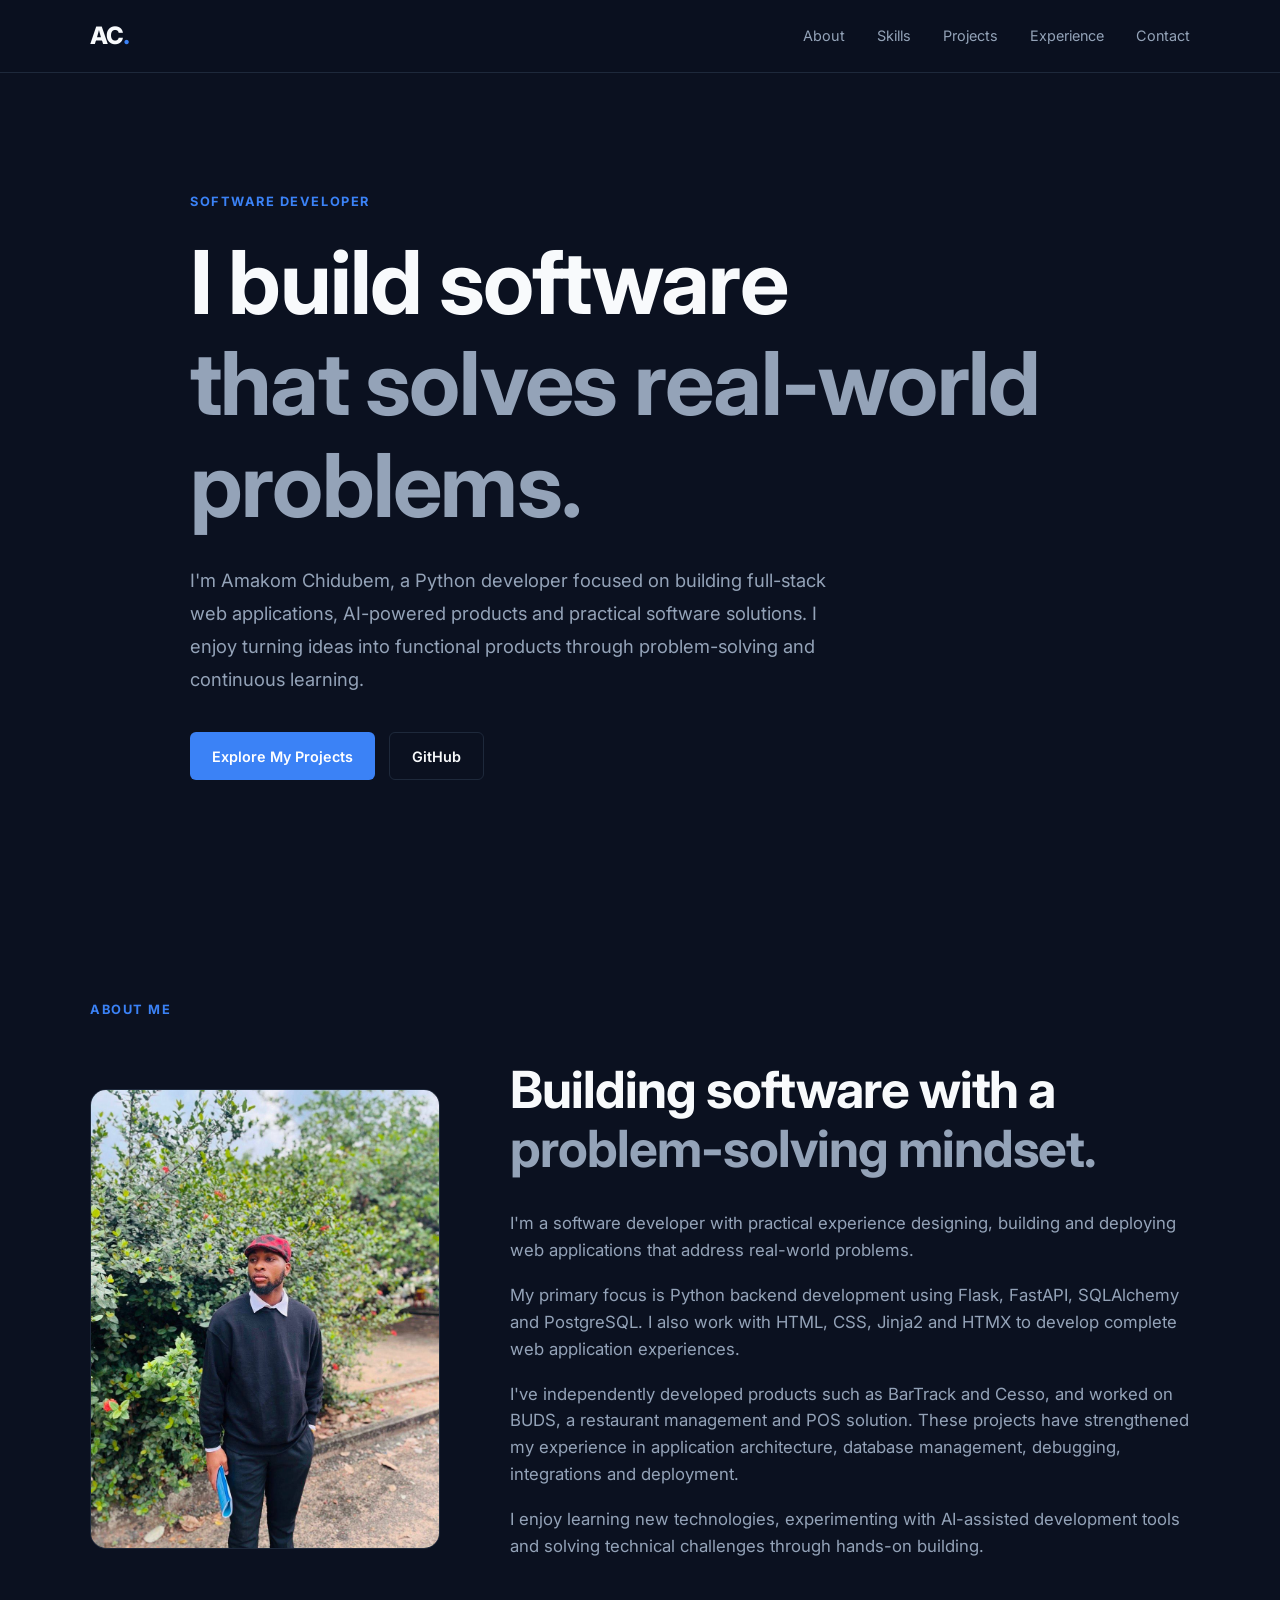
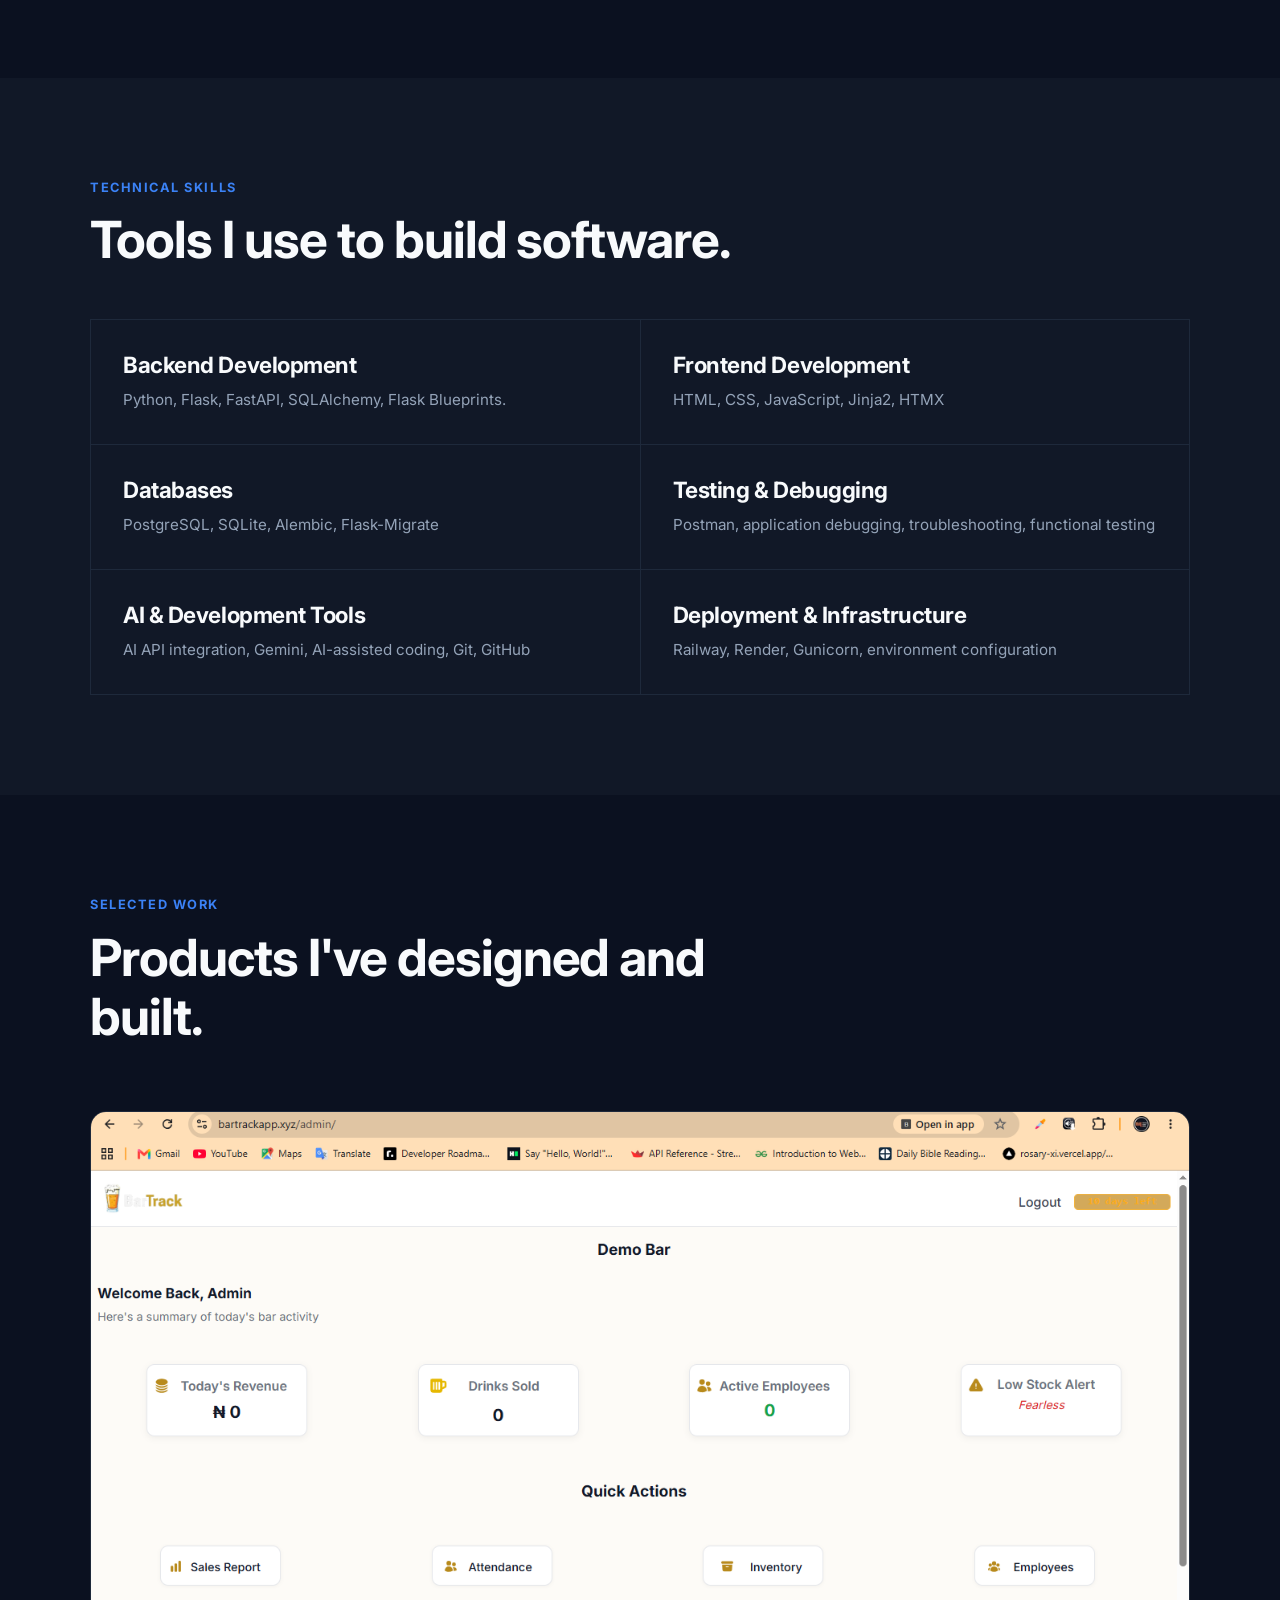
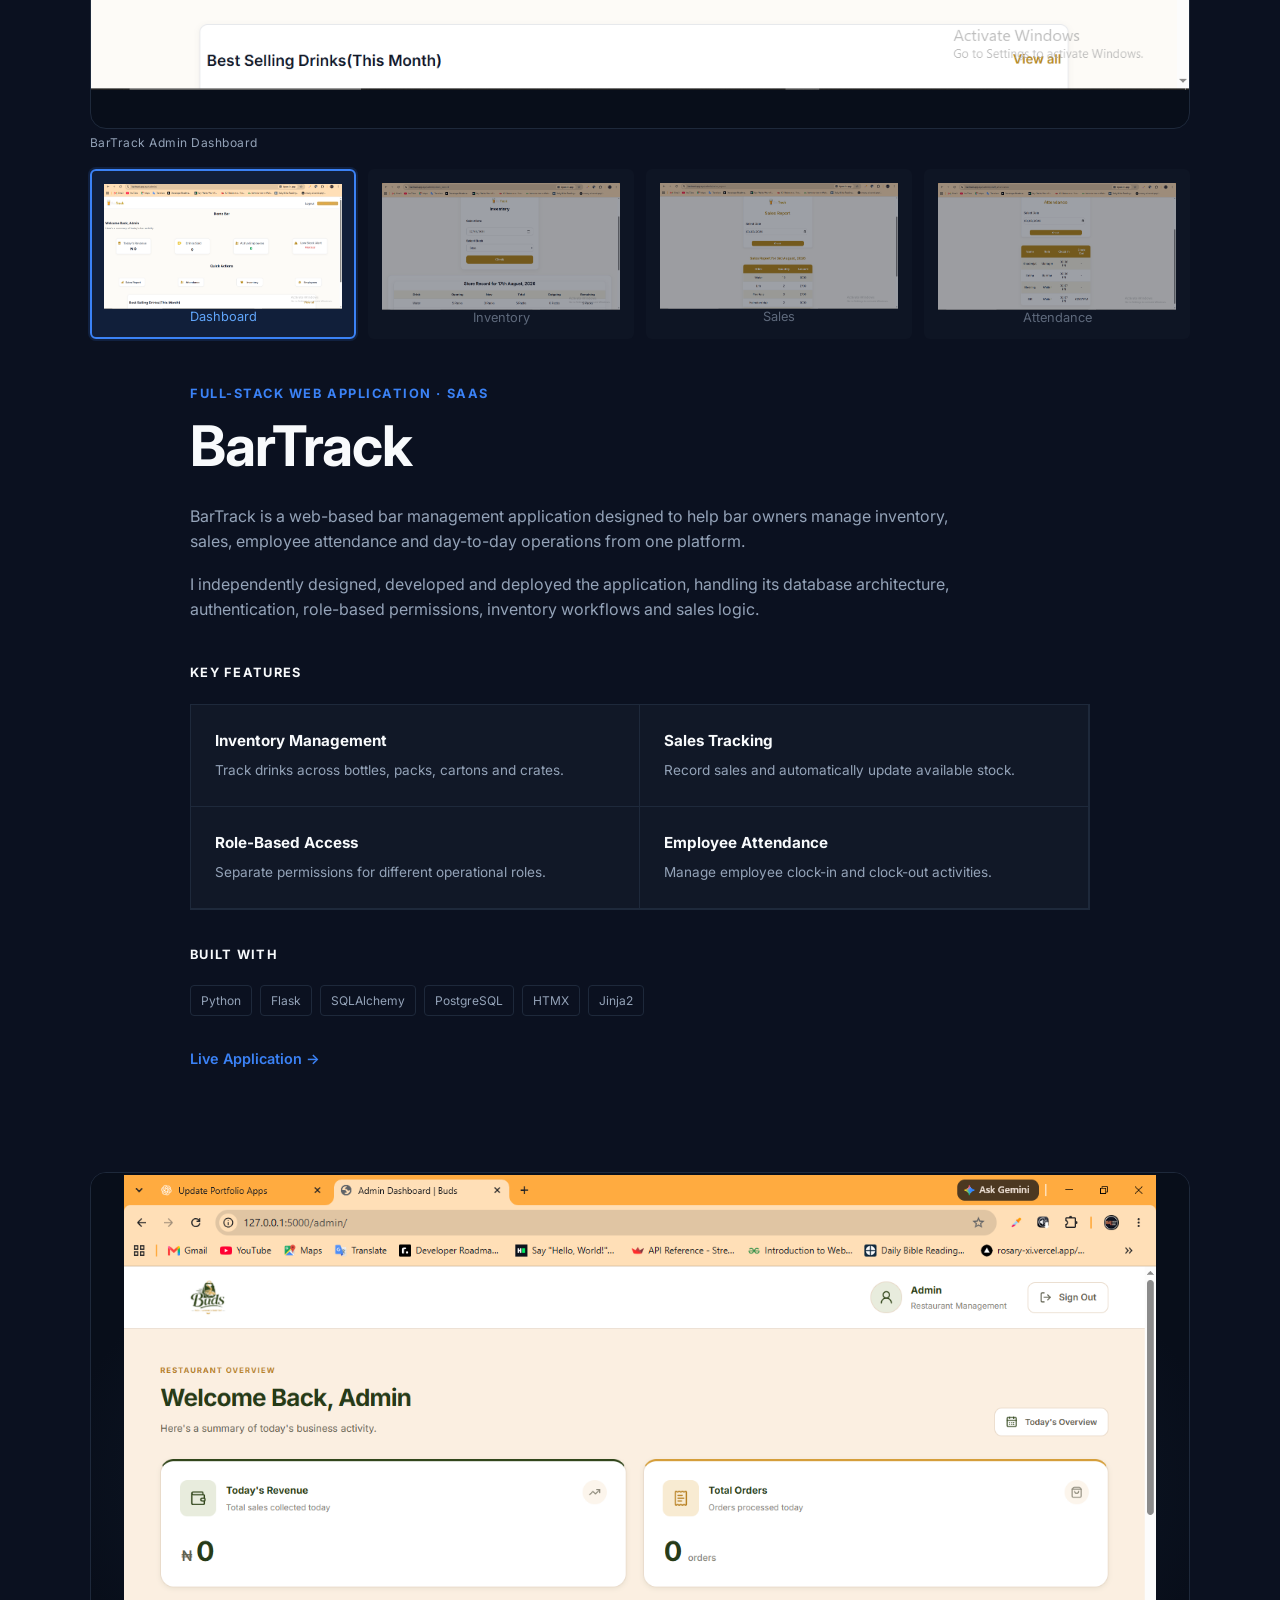
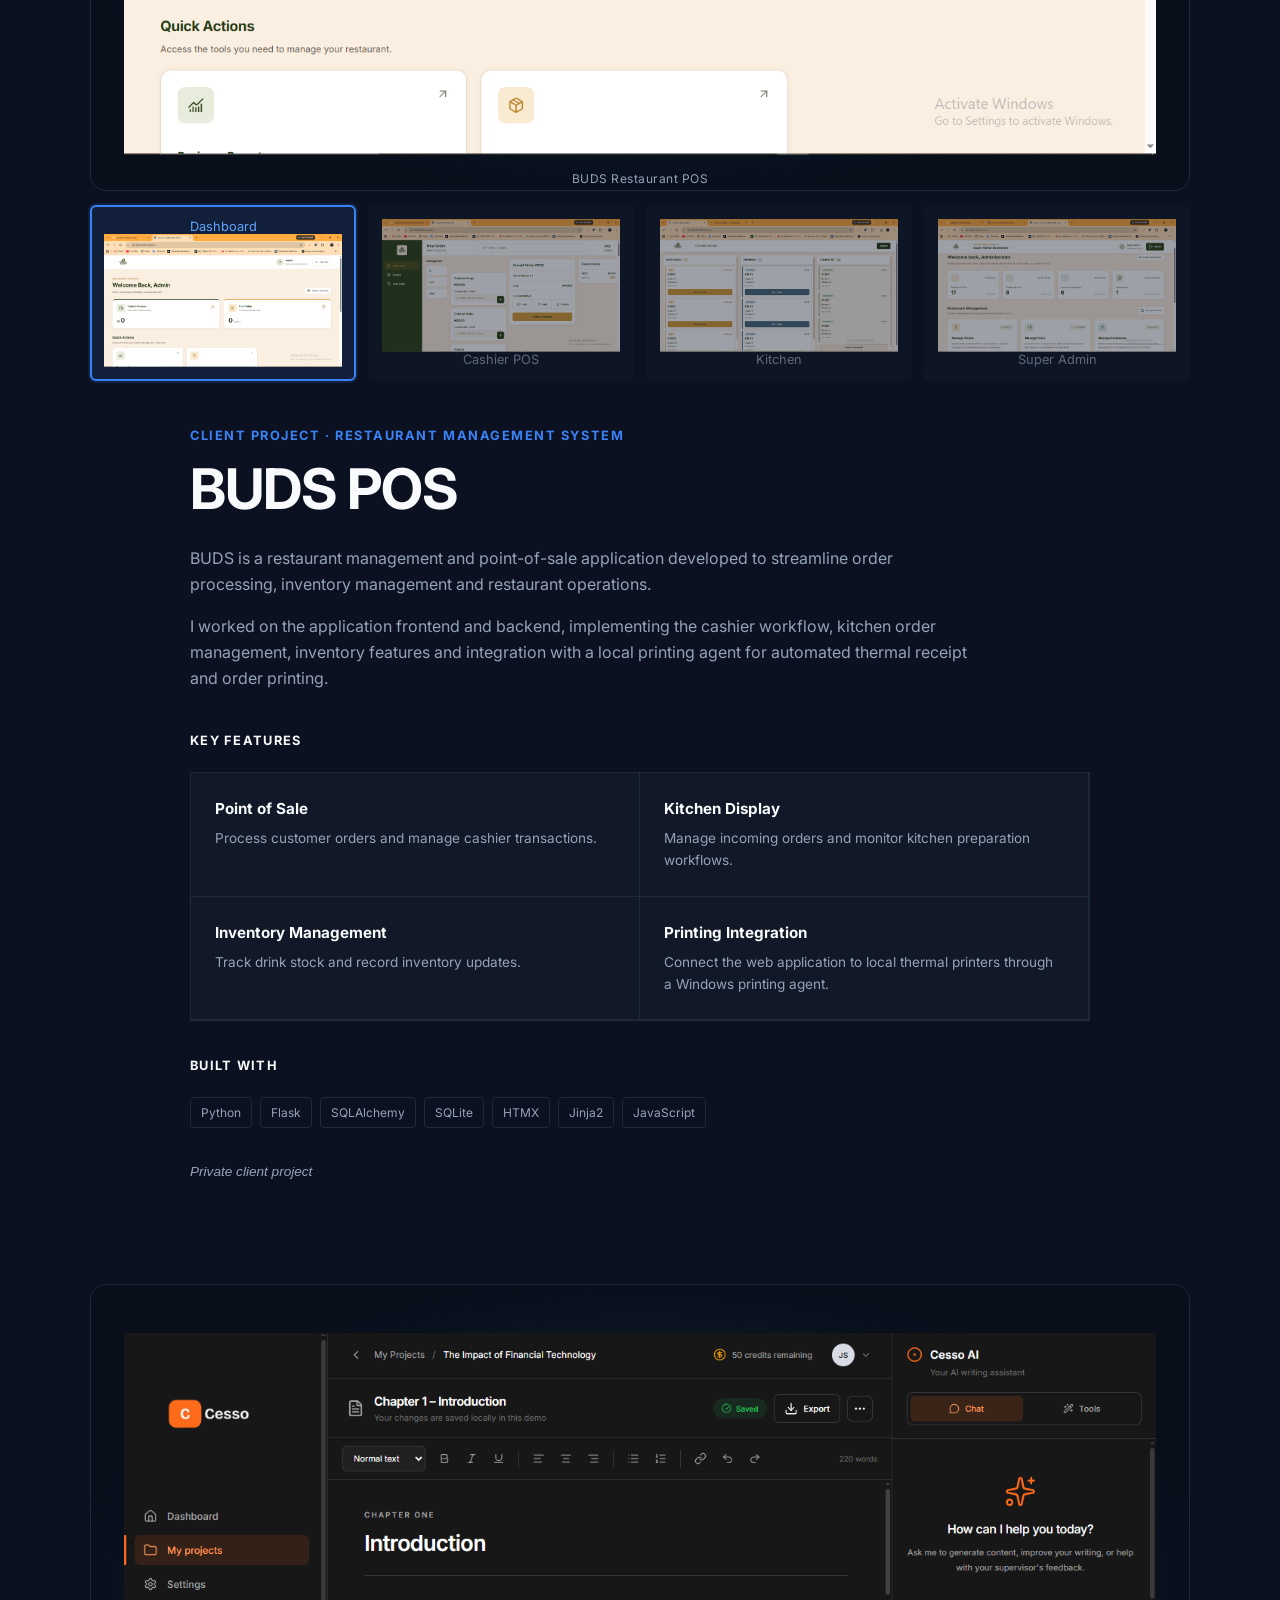
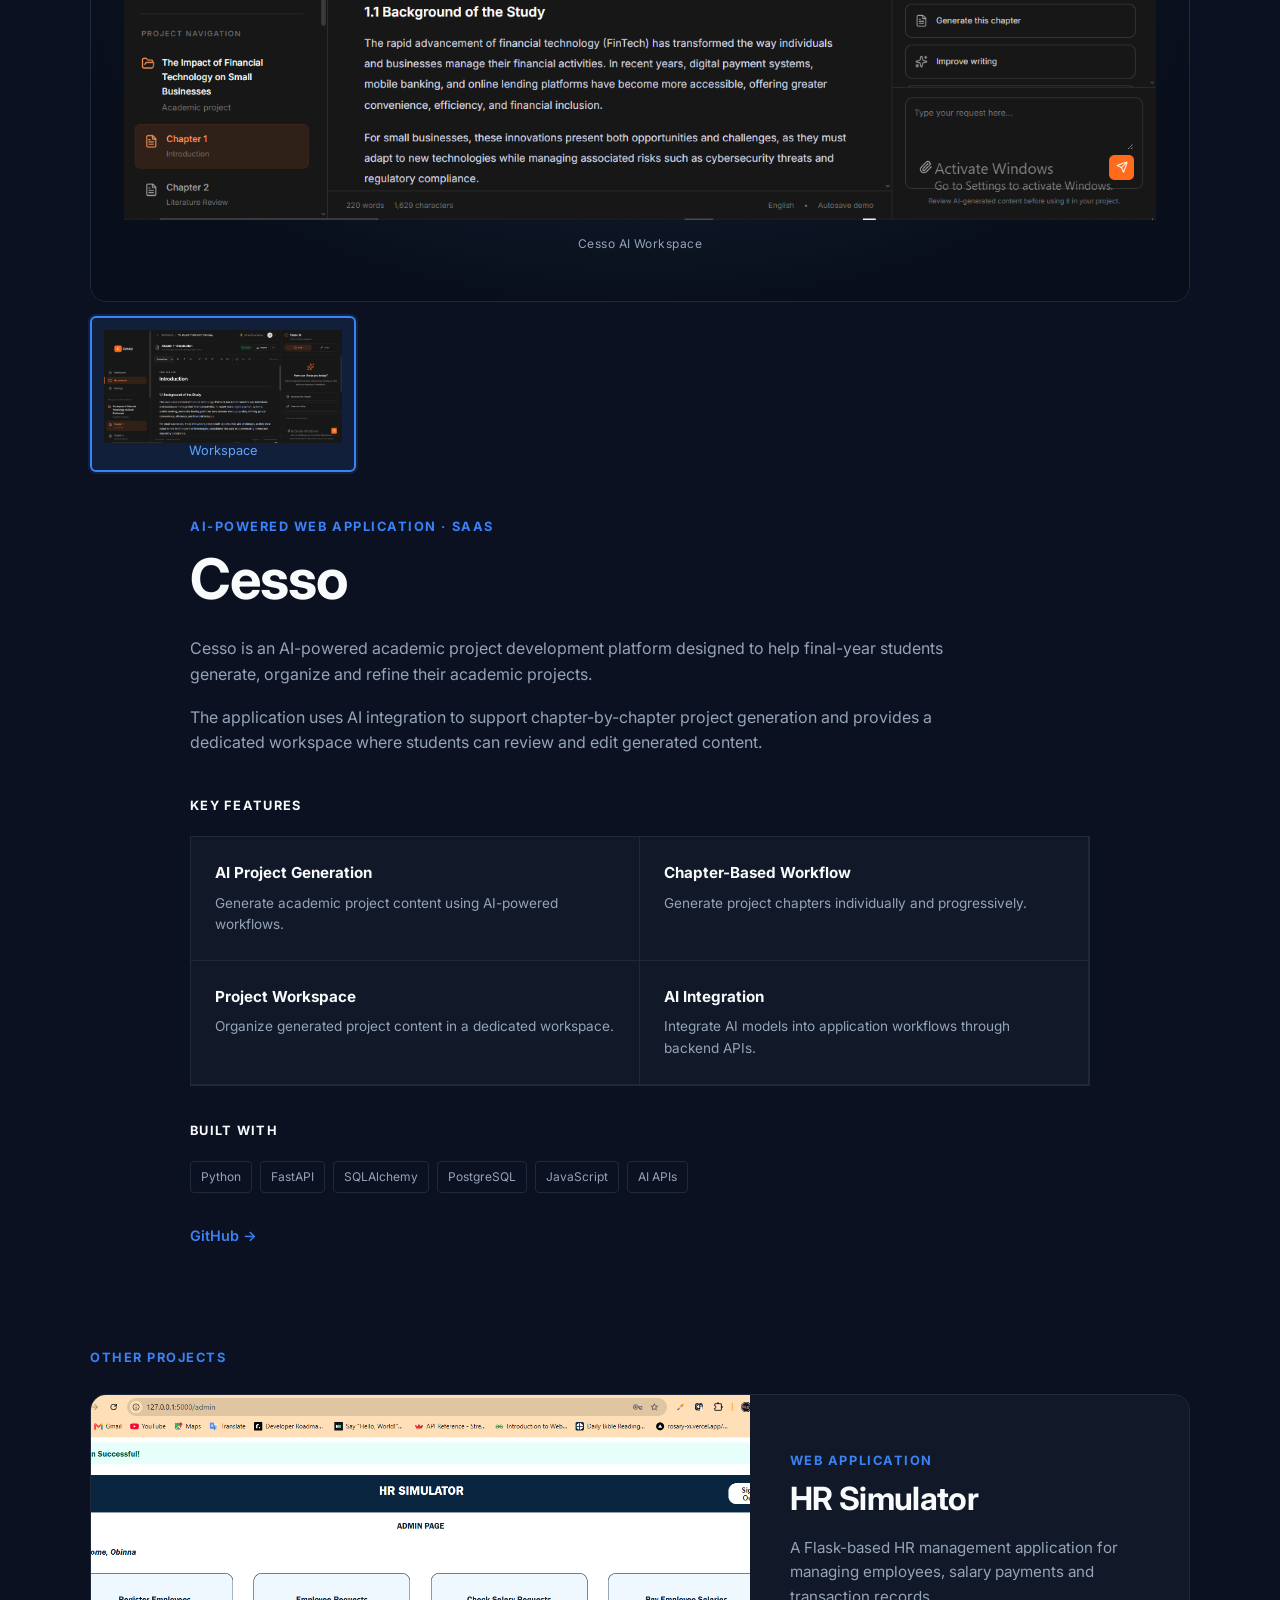
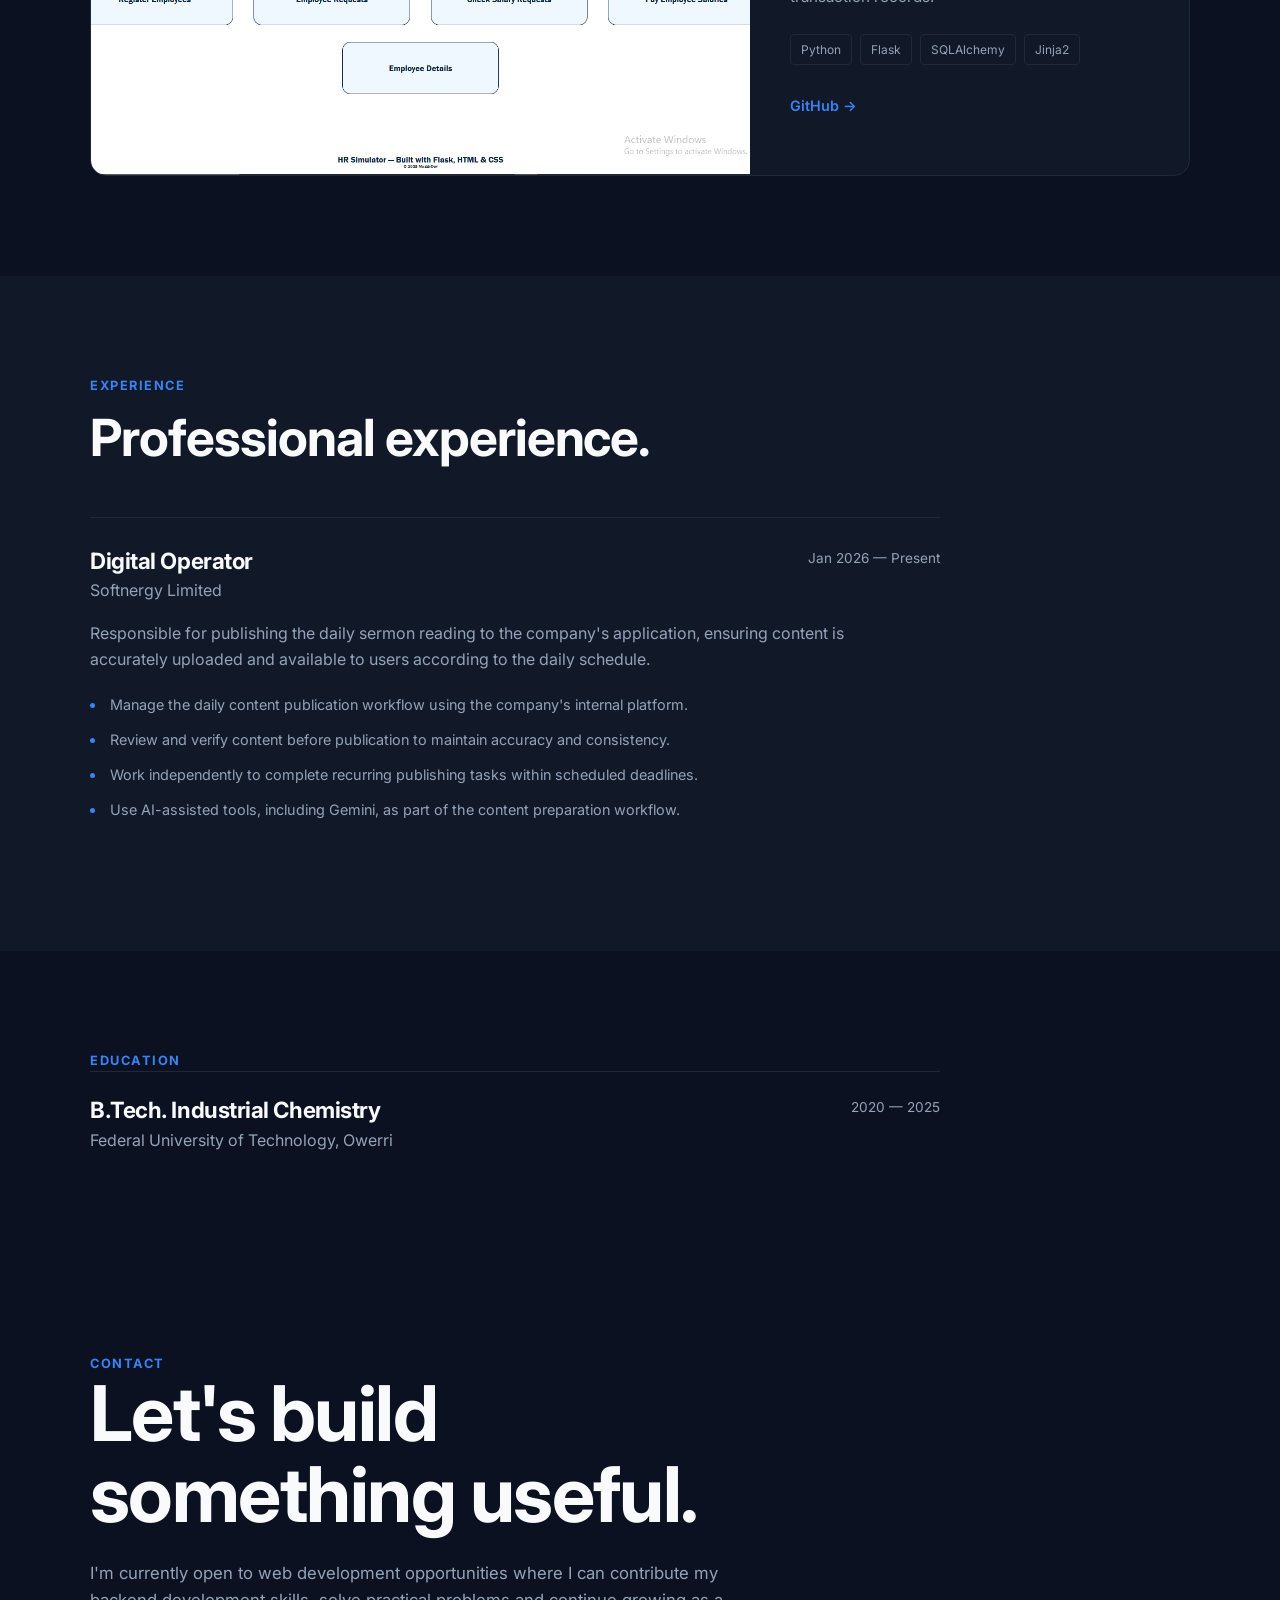
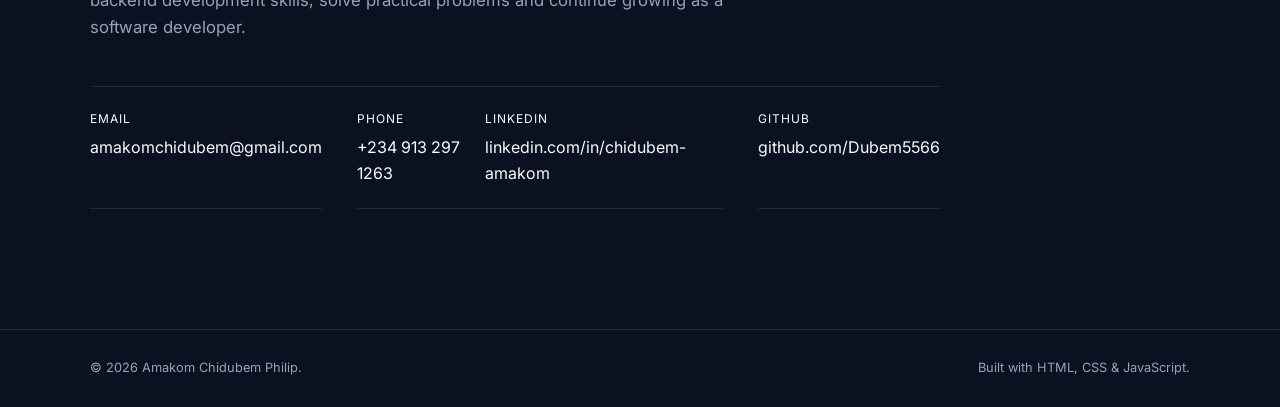
==== commit b31818b5: "correct" ====
--- a/index.html
+++ b/index.html
@@ -219,7 +219,6 @@
 
                 <div class="project-gallery" data-gallery="bartrack">
 
-                  <div class="project-main-image">
                     <div class="project-main-image">
                       <img
                         class="main-project-screenshot"
@@ -232,7 +231,6 @@
                          BarTrack Admin Dashboard
                     </span>
 
-                  </div>
 
                   <div class="project-thumbnails">
 
@@ -545,7 +543,7 @@
 
                 <div class="project-thumbnails">
 
-                    <button class="project-thumbnail"
+                    <button class="project-thumbnail active"
                             data-title="Cesso Project Workspace"
                             data-image="images/Cesso/Cesso-workspace.png">
                         <img
--- a/css/style.css
+++ b/css/style.css
@@ -1299,25 +1299,30 @@
 .project-thumbnail {
     min-height: 65px;
     padding: 12px;
-    border: 1px solid var(--border);
     border-radius: var(--radius-sm);
     background: var(--bg-secondary);
     color: var(--text-secondary);
     font-family: inherit;
     font-size: 0.8rem;
     cursor: pointer;
-    transition: var(--transition);
+    border: 2px solid transparent;
+    opacity: 0.6;
+    transition: all 0.3s ease;
 }
 
 .project-thumbnail:hover {
     border-color: var(--accent);
     color: var(--text-primary);
+    opacity: 1;
 }
 
 .project-thumbnail.active {
     border-color: var(--accent);
     background: rgba(59, 130, 246, 0.12);
     color: var(--accent-hover);
+    opacity: 1;
+    border: 2px solid var(--accent);
+    box-shadow: 0 0 0 2px rgba(59, 130, 246, 0.15);
 }
 
 /* ========================================
